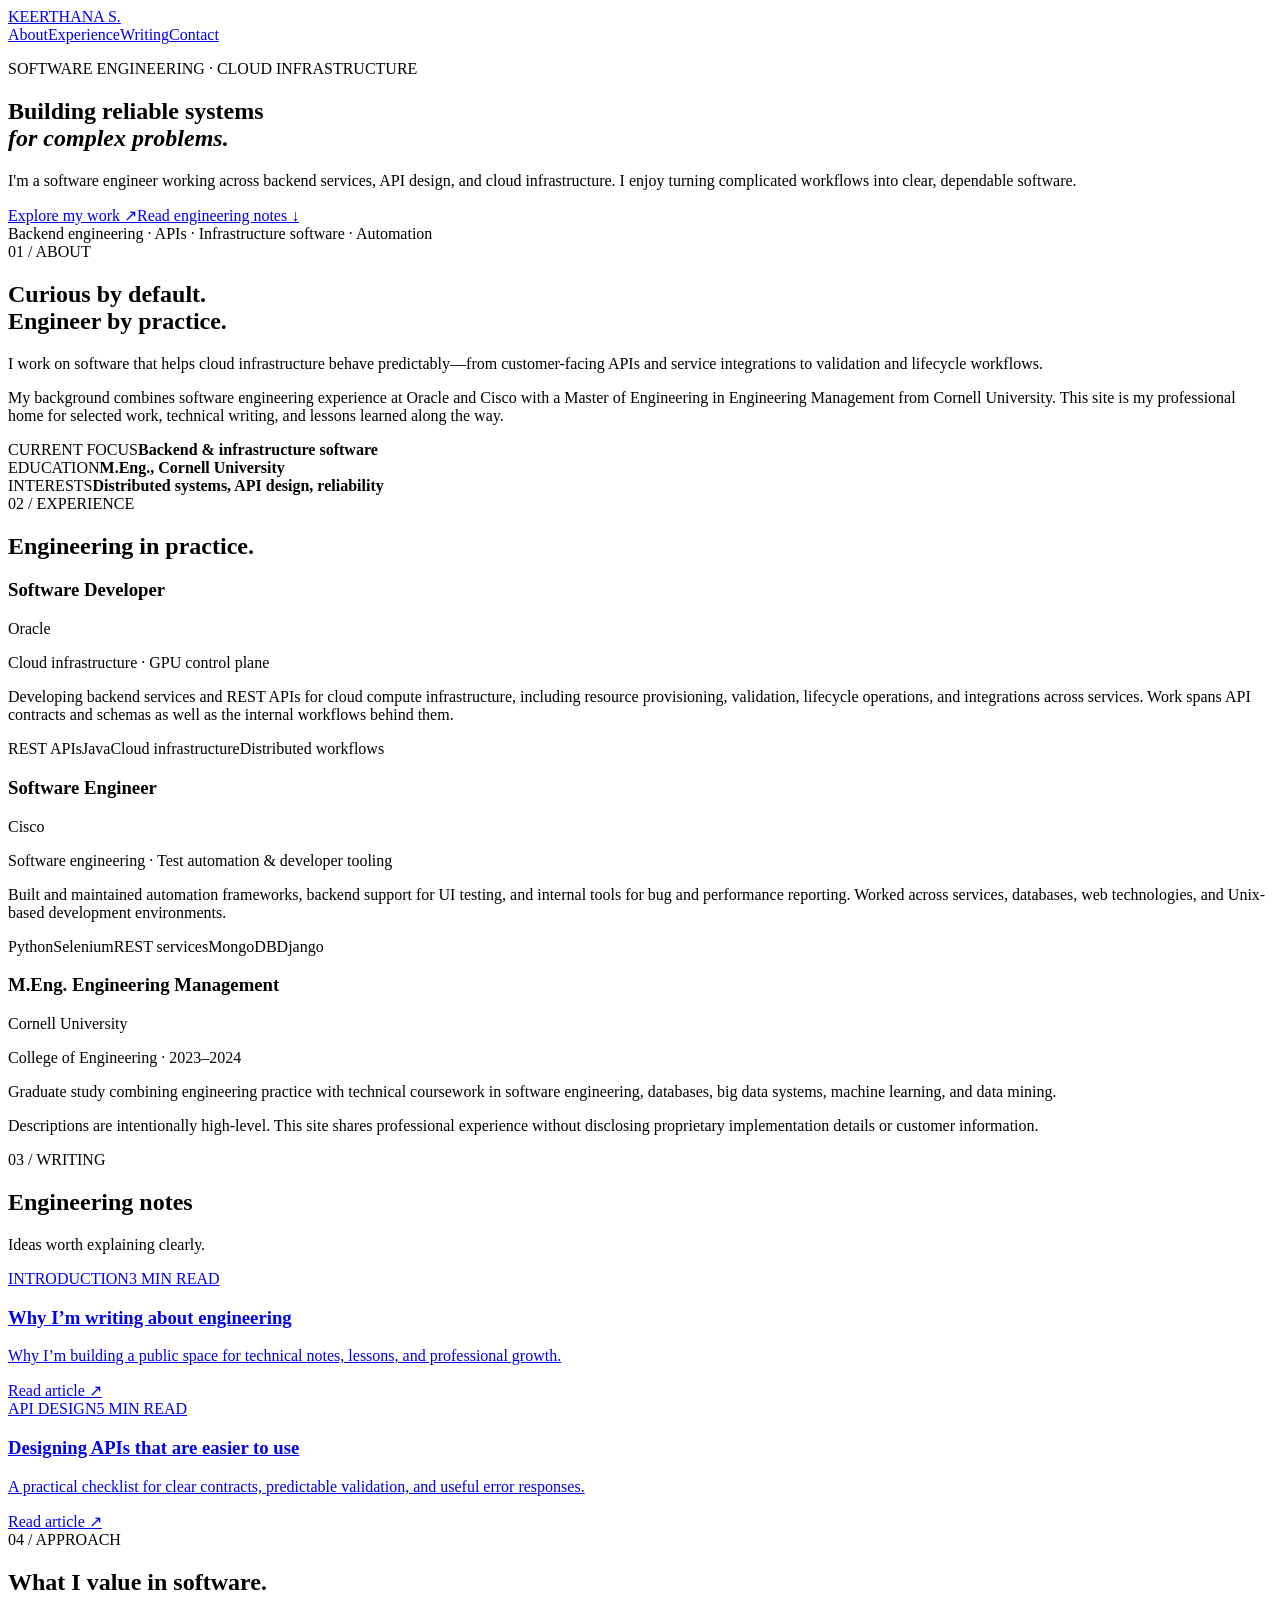
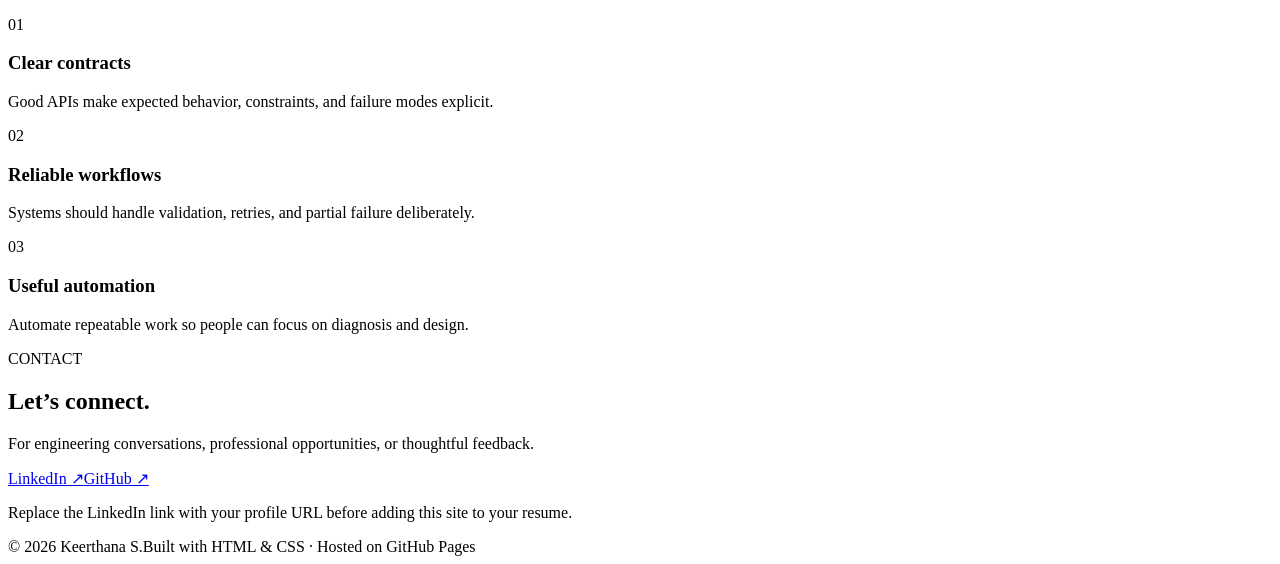
==== index.html @ e9cc980e "Add professional engineering portfolio homepage" ====
<!doctype html>
<html lang="en">
<head>
<meta charset="utf-8"><meta name="viewport" content="width=device-width, initial-scale=1">
<meta name="description" content="Keerthana S. — software engineer focused on backend services, cloud infrastructure, APIs, and distributed systems.">
<meta name="theme-color" content="#f7f8f5">
<title>Keerthana S. | Software Engineer</title>
<link rel="stylesheet" href="assets/style.css">
</head>
<body>
<header class="site-header"><a class="brand" href="#top">KEERTHANA S<span>.</span></a><nav aria-label="Main navigation"><a href="#about">About</a><a href="#experience">Experience</a><a href="#writing">Writing</a><a href="#contact">Contact</a></nav></header>
<main id="top">
<section class="hero">
<p class="eyebrow">SOFTWARE ENGINEERING · CLOUD INFRASTRUCTURE</p>
<h1>Building reliable systems<br><em>for complex problems.</em></h1>
<p class="intro">I'm a software engineer working across backend services, API design, and cloud infrastructure. I enjoy turning complicated workflows into clear, dependable software.</p>
<div class="hero-actions"><a class="button" href="#experience">Explore my work <span>↗</span></a><a class="text-link" href="#writing">Read engineering notes ↓</a></div>
<div class="hero-note"><span class="dot"></span> Backend engineering · APIs · Infrastructure software · Automation</div>
</section>
<section class="section" id="about"><div class="section-label">01 / ABOUT</div><div class="section-content"><h2>Curious by default.<br>Engineer by practice.</h2><p>I work on software that helps cloud infrastructure behave predictably—from customer-facing APIs and service integrations to validation and lifecycle workflows.</p><p>My background combines software engineering experience at Oracle and Cisco with a Master of Engineering in Engineering Management from Cornell University. This site is my professional home for selected work, technical writing, and lessons learned along the way.</p><div class="facts"><div><span class="fact-label">CURRENT FOCUS</span><strong>Backend & infrastructure software</strong></div><div><span class="fact-label">EDUCATION</span><strong>M.Eng., Cornell University</strong></div><div><span class="fact-label">INTERESTS</span><strong>Distributed systems, API design, reliability</strong></div></div></div></section>
<section class="section" id="experience"><div class="section-label">02 / EXPERIENCE</div><div class="section-content"><h2>Engineering in practice.</h2><article class="experience"><div class="exp-top"><h3>Software Developer</h3><span>Oracle</span></div><p class="exp-sub">Cloud infrastructure · GPU control plane</p><p>Developing backend services and REST APIs for cloud compute infrastructure, including resource provisioning, validation, lifecycle operations, and integrations across services. Work spans API contracts and schemas as well as the internal workflows behind them.</p><div class="tags"><span>REST APIs</span><span>Java</span><span>Cloud infrastructure</span><span>Distributed workflows</span></div></article><article class="experience"><div class="exp-top"><h3>Software Engineer</h3><span>Cisco</span></div><p class="exp-sub">Software engineering · Test automation & developer tooling</p><p>Built and maintained automation frameworks, backend support for UI testing, and internal tools for bug and performance reporting. Worked across services, databases, web technologies, and Unix-based development environments.</p><div class="tags"><span>Python</span><span>Selenium</span><span>REST services</span><span>MongoDB</span><span>Django</span></div></article><article class="experience"><div class="exp-top"><h3>M.Eng. Engineering Management</h3><span>Cornell University</span></div><p class="exp-sub">College of Engineering · 2023–2024</p><p>Graduate study combining engineering practice with technical coursework in software engineering, databases, big data systems, machine learning, and data mining.</p></article><p class="note">Descriptions are intentionally high-level. This site shares professional experience without disclosing proprietary implementation details or customer information.</p></div></section>
<section class="section" id="writing"><div class="section-label">03 / WRITING</div><div class="section-content"><div class="section-heading"><h2>Engineering notes</h2><p>Ideas worth explaining clearly.</p></div><a class="post-card" href="posts/starting-this-blog.html"><div class="post-meta"><span>INTRODUCTION</span><span>3 MIN READ</span></div><h3>Why I’m writing about engineering</h3><p>Why I’m building a public space for technical notes, lessons, and professional growth.</p><span class="read-more">Read article ↗</span></a><a class="post-card" href="posts/designing-useful-apis.html"><div class="post-meta"><span>API DESIGN</span><span>5 MIN READ</span></div><h3>Designing APIs that are easier to use</h3><p>A practical checklist for clear contracts, predictable validation, and useful error responses.</p><span class="read-more">Read article ↗</span></a></div></section>
<section class="section" id="principles"><div class="section-label">04 / APPROACH</div><div class="section-content"><h2>What I value in software.</h2><div class="principle-grid"><article><span>01</span><h3>Clear contracts</h3><p>Good APIs make expected behavior, constraints, and failure modes explicit.</p></article><article><span>02</span><h3>Reliable workflows</h3><p>Systems should handle validation, retries, and partial failure deliberately.</p></article><article><span>03</span><h3>Useful automation</h3><p>Automate repeatable work so people can focus on diagnosis and design.</p></article></div></div></section>
<section class="contact" id="contact"><p class="eyebrow">CONTACT</p><h2>Let’s connect.</h2><p>For engineering conversations, professional opportunities, or thoughtful feedback.</p><div class="contact-links"><a href="https://www.linkedin.com/" target="_blank" rel="noopener noreferrer">LinkedIn ↗</a><a href="https://github.com/Keerthu98" target="_blank" rel="noopener noreferrer">GitHub ↗</a></div><p class="contact-note">Replace the LinkedIn link with your profile URL before adding this site to your resume.</p></section>
</main><footer><span>© <span id="year"></span> Keerthana S.</span><span>Built with HTML & CSS · Hosted on GitHub Pages</span></footer><script>document.getElementById('year').textContent=new Date().getFullYear();</script>
</body></html>
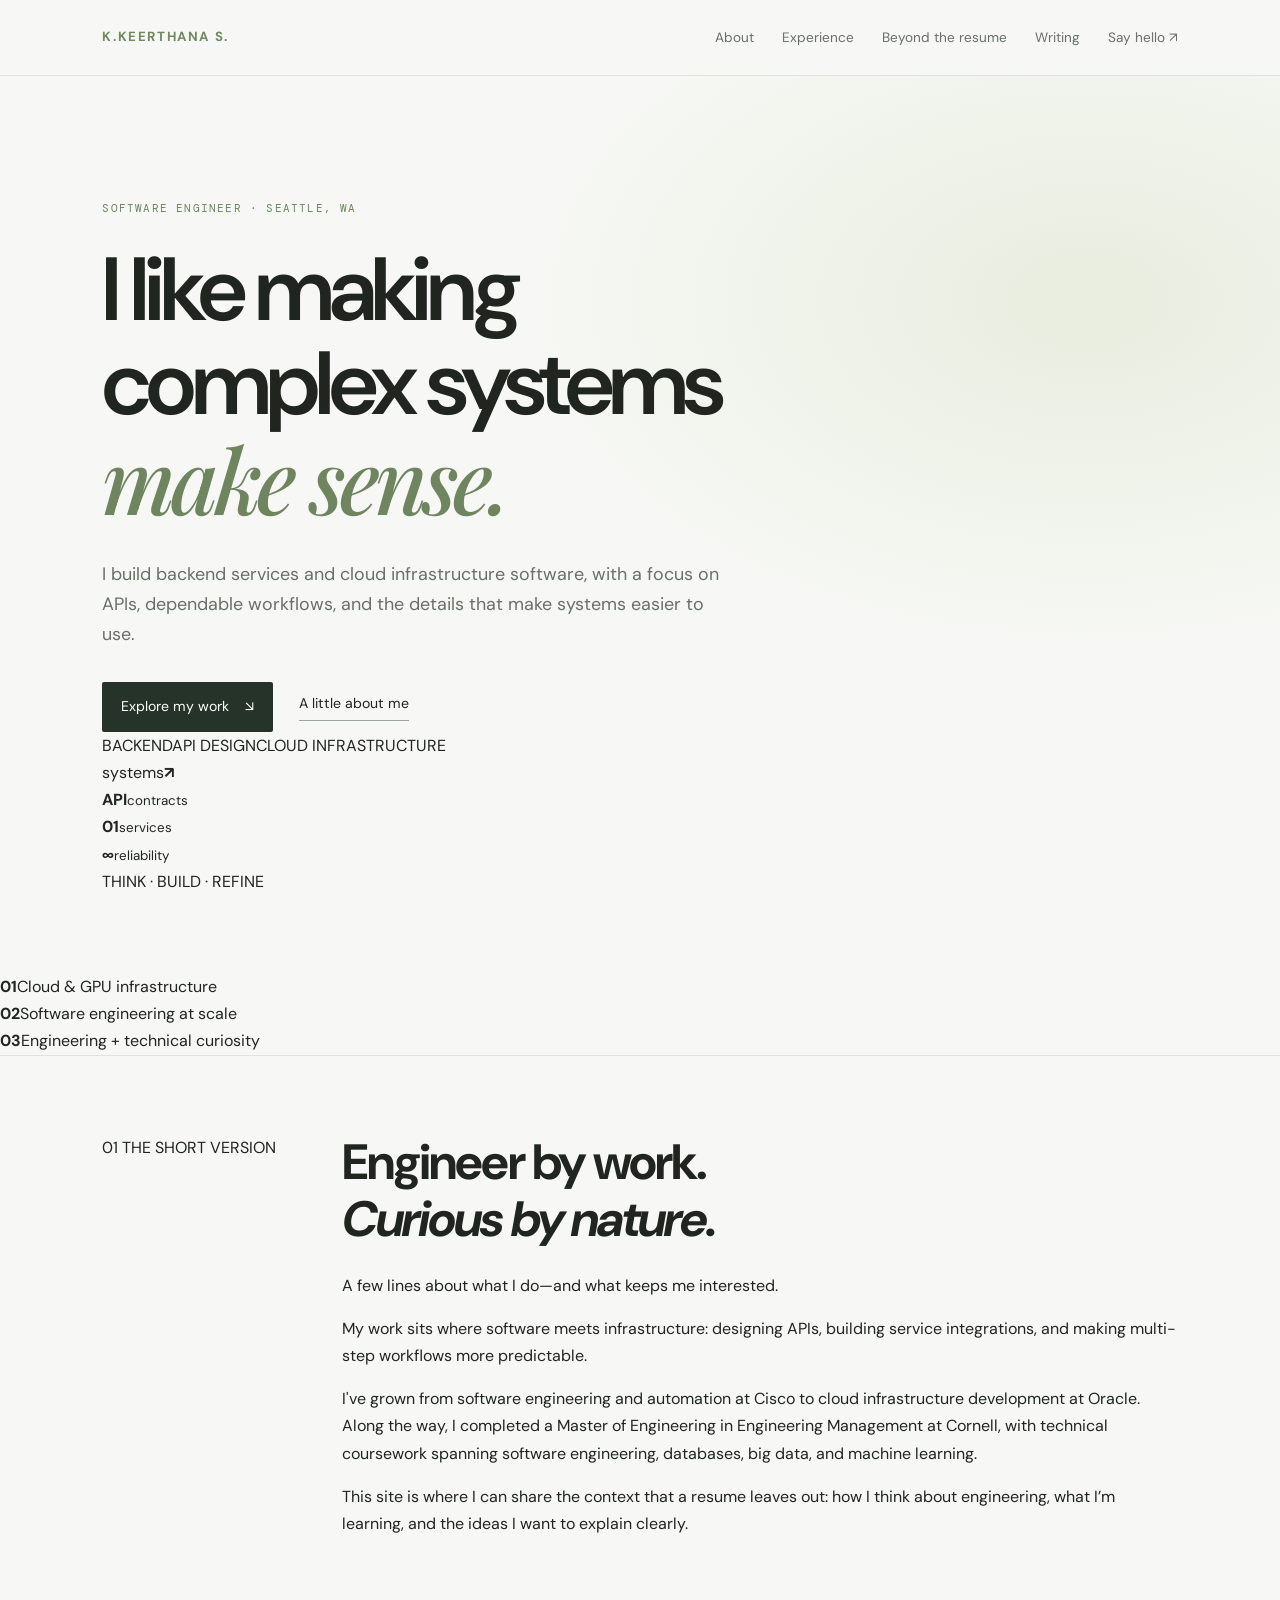
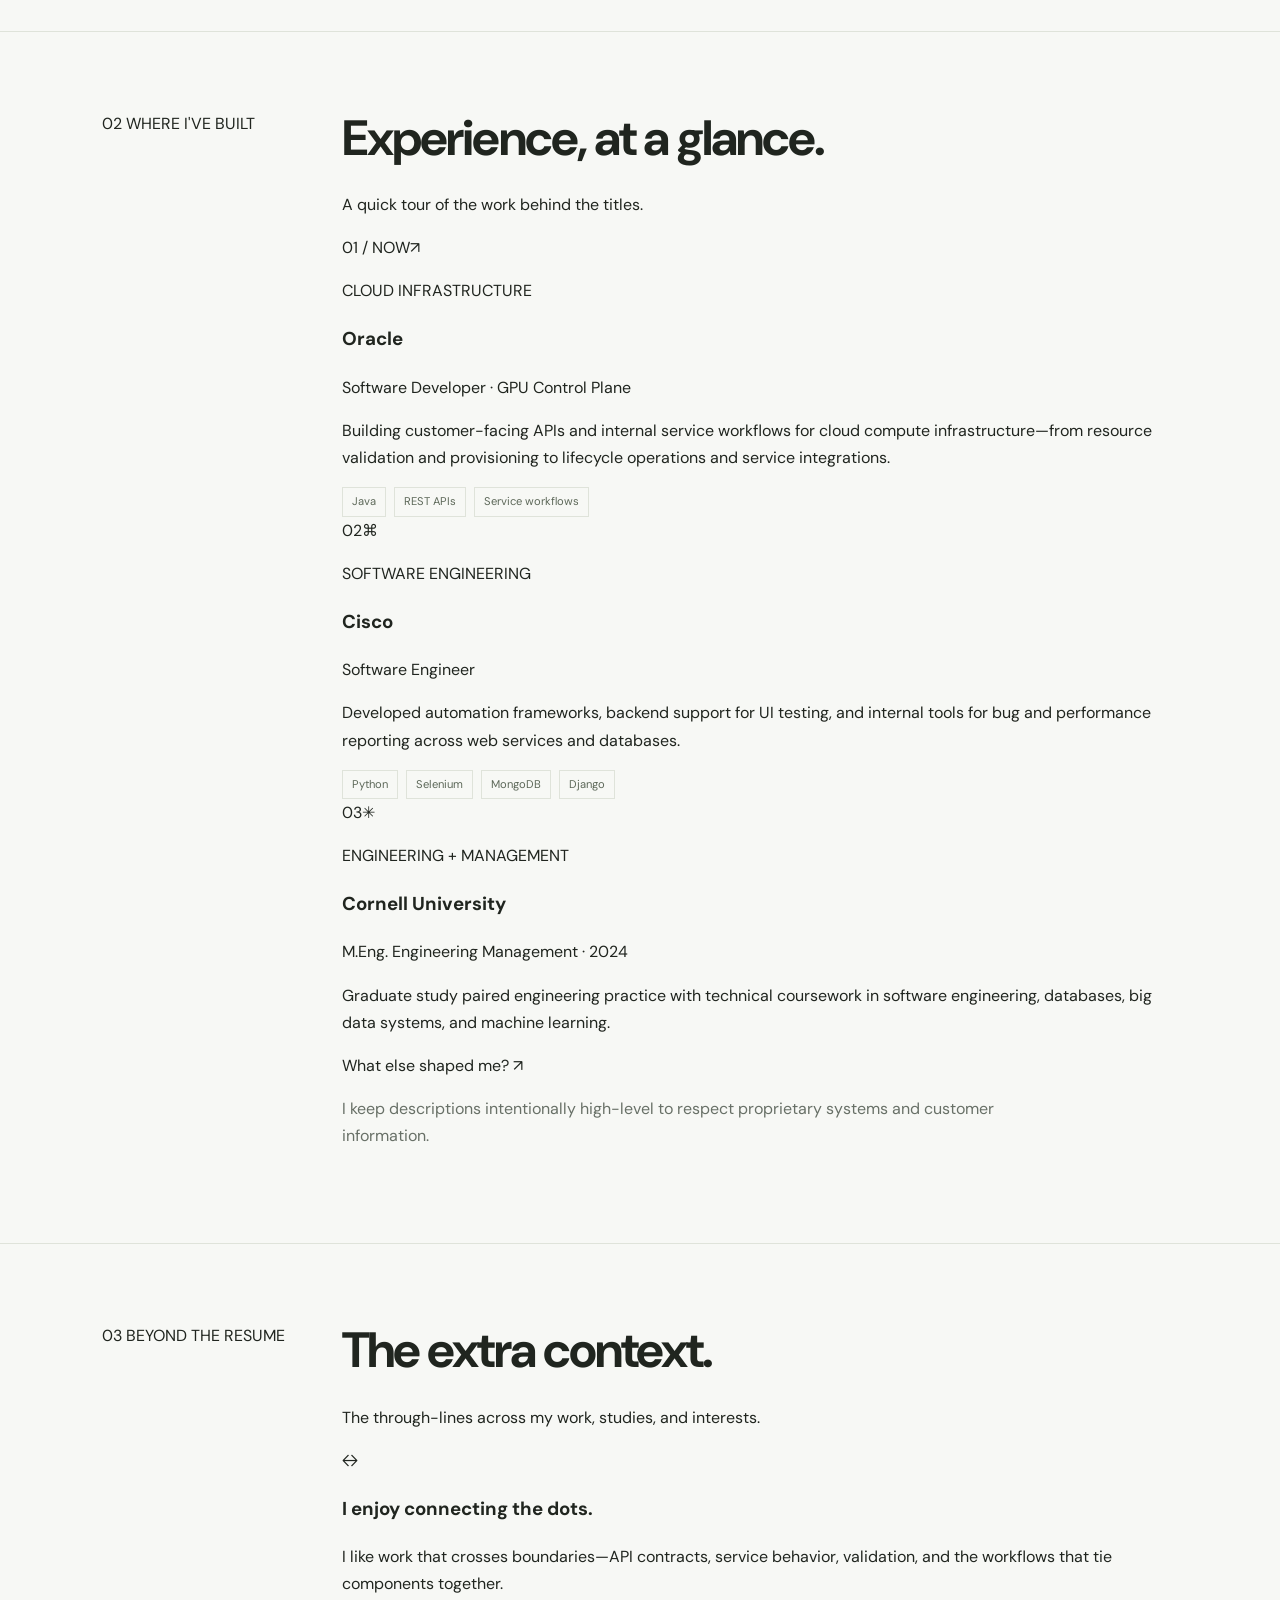
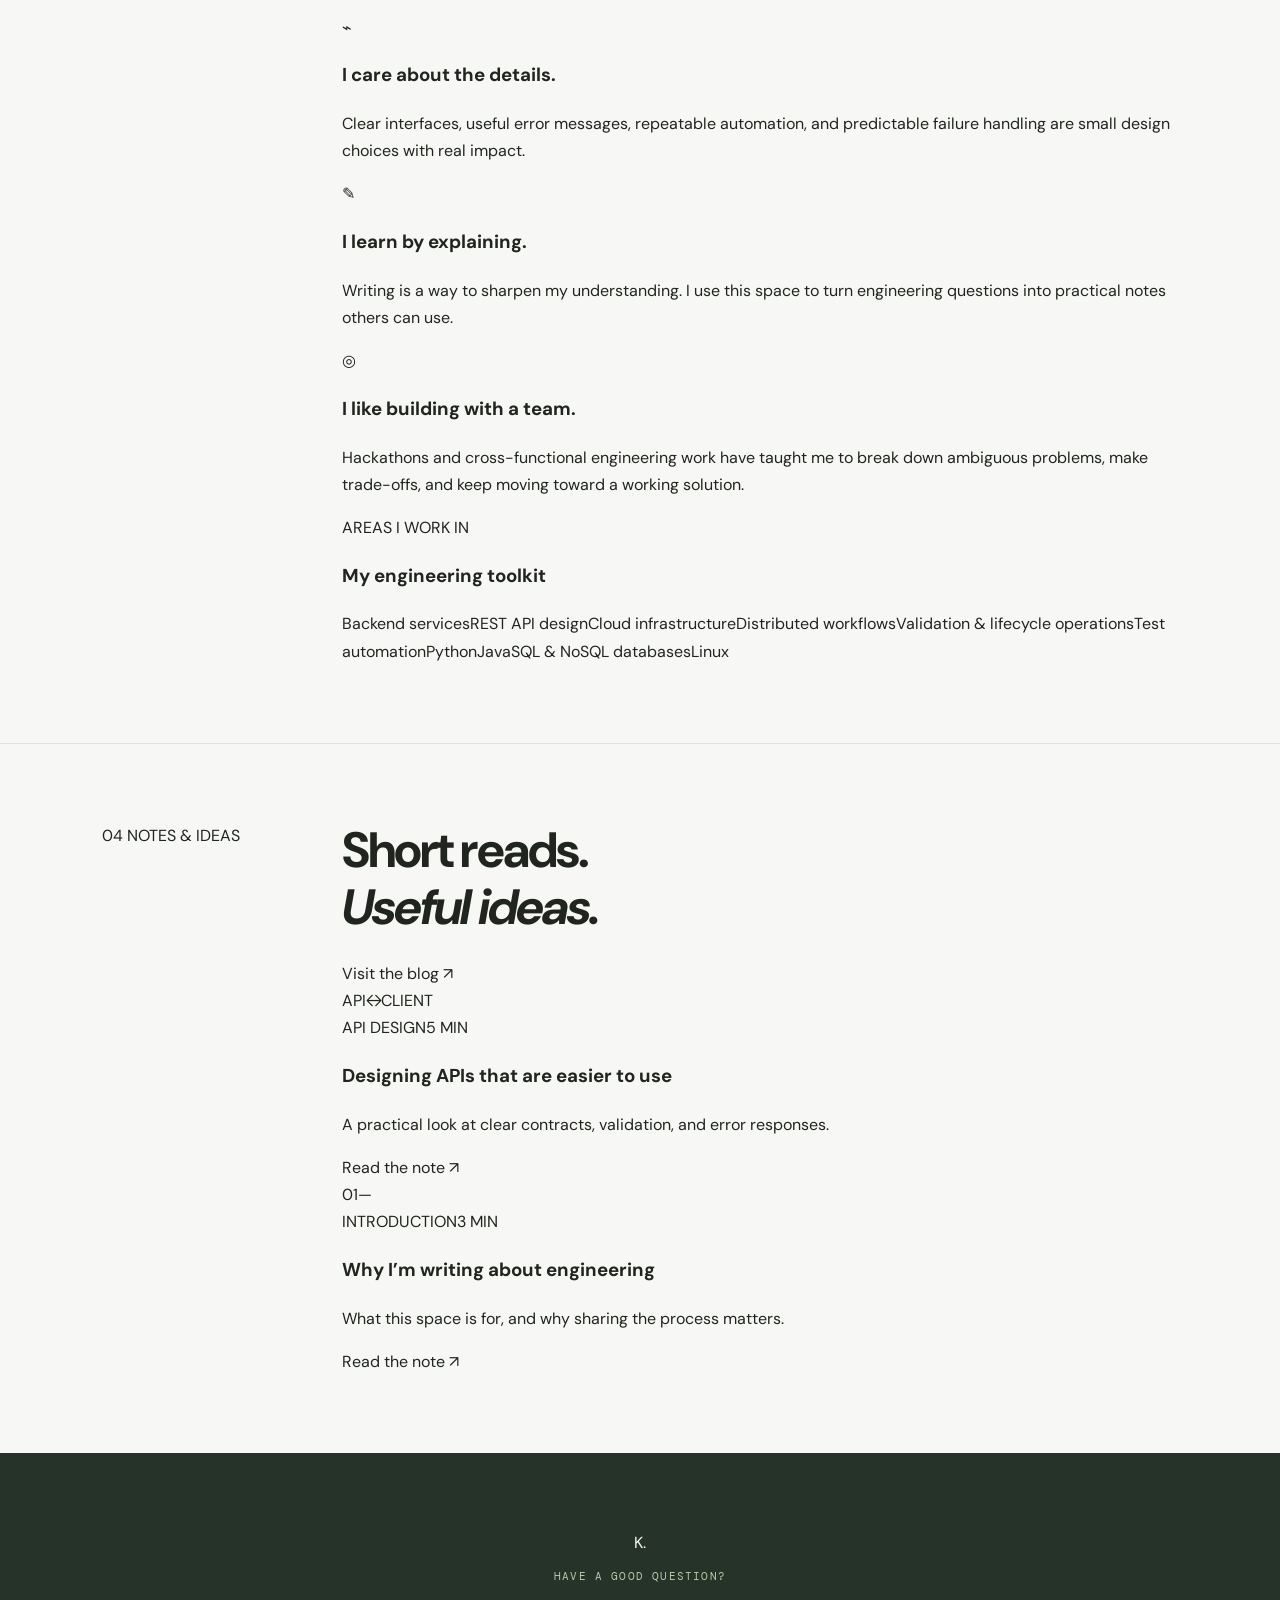
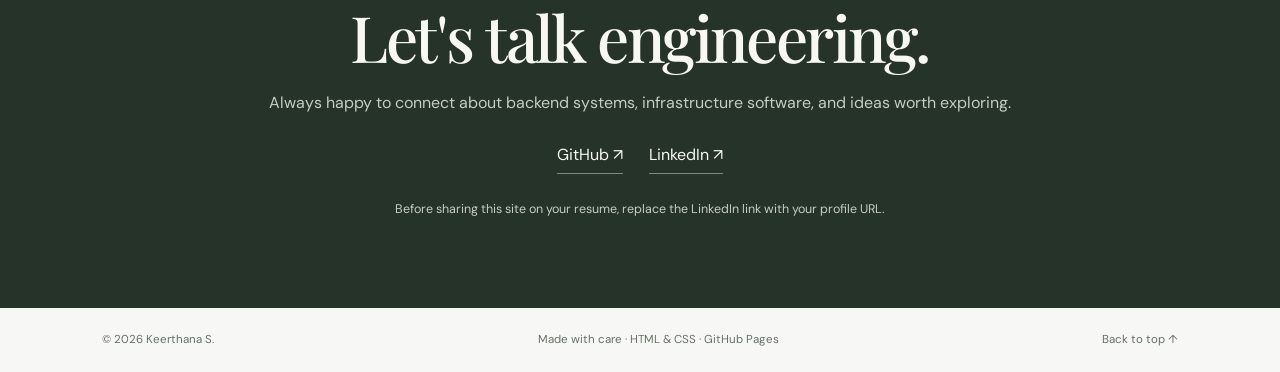
==== commit f6ef157d: "Redesign portfolio homepage with visual sections and expanded profile" ====
--- a/index.html
+++ b/index.html
@@ -2,25 +2,27 @@
 <html lang="en">
 <head>
 <meta charset="utf-8"><meta name="viewport" content="width=device-width, initial-scale=1">
-<meta name="description" content="Keerthana S. — software engineer focused on backend services, cloud infrastructure, APIs, and distributed systems.">
-<meta name="theme-color" content="#f7f8f5">
+<meta name="description" content="Keerthana S. — software engineer building backend services, APIs, and cloud infrastructure software.">
+<meta name="theme-color" content="#f5f5f0">
 <title>Keerthana S. | Software Engineer</title>
 <link rel="stylesheet" href="assets/style.css">
 </head>
 <body>
-<header class="site-header"><a class="brand" href="#top">KEERTHANA S<span>.</span></a><nav aria-label="Main navigation"><a href="#about">About</a><a href="#experience">Experience</a><a href="#writing">Writing</a><a href="#contact">Contact</a></nav></header>
+<header class="site-header"><a class="brand" href="#top"><span class="brand-mark">K.</span><span>KEERTHANA S.</span></a><nav aria-label="Main navigation"><a href="#about">About</a><a href="#work">Experience</a><a href="#beyond">Beyond the resume</a><a href="#writing">Writing</a><a class="nav-contact" href="#contact">Say hello ↗</a></nav></header>
 <main id="top">
 <section class="hero">
-<p class="eyebrow">SOFTWARE ENGINEERING · CLOUD INFRASTRUCTURE</p>
-<h1>Building reliable systems<br><em>for complex problems.</em></h1>
-<p class="intro">I'm a software engineer working across backend services, API design, and cloud infrastructure. I enjoy turning complicated workflows into clear, dependable software.</p>
-<div class="hero-actions"><a class="button" href="#experience">Explore my work <span>↗</span></a><a class="text-link" href="#writing">Read engineering notes ↓</a></div>
-<div class="hero-note"><span class="dot"></span> Backend engineering · APIs · Infrastructure software · Automation</div>
+<div class="hero-copy"><p class="eyebrow"><span class="live-dot"></span> SOFTWARE ENGINEER · SEATTLE, WA</p>
+<h1>I like making<br>complex systems<br><em>make sense.</em></h1>
+<p class="intro">I build backend services and cloud infrastructure software, with a focus on APIs, dependable workflows, and the details that make systems easier to use.</p>
+<div class="hero-actions"><a class="button" href="#work">Explore my work <span>↘</span></a><a class="text-link" href="#about">A little about me</a></div>
+<div class="quick-skills"><span>BACKEND</span><i></i><span>API DESIGN</span><i></i><span>CLOUD INFRASTRUCTURE</span></div></div>
+<div class="hero-art" aria-label="Decorative abstract illustration of connected systems"><div class="art-grid"></div><div class="orbit orbit-one"></div><div class="orbit orbit-two"></div><div class="core"><span>systems</span><strong>↗</strong></div><div class="node node-a"><b>API</b><small>contracts</small></div><div class="node node-b"><b>01</b><small>services</small></div><div class="node node-c"><b>∞</b><small>reliability</small></div><span class="art-caption">THINK · BUILD · REFINE</span></div>
 </section>
-<section class="section" id="about"><div class="section-label">01 / ABOUT</div><div class="section-content"><h2>Curious by default.<br>Engineer by practice.</h2><p>I work on software that helps cloud infrastructure behave predictably—from customer-facing APIs and service integrations to validation and lifecycle workflows.</p><p>My background combines software engineering experience at Oracle and Cisco with a Master of Engineering in Engineering Management from Cornell University. This site is my professional home for selected work, technical writing, and lessons learned along the way.</p><div class="facts"><div><span class="fact-label">CURRENT FOCUS</span><strong>Backend & infrastructure software</strong></div><div><span class="fact-label">EDUCATION</span><strong>M.Eng., Cornell University</strong></div><div><span class="fact-label">INTERESTS</span><strong>Distributed systems, API design, reliability</strong></div></div></div></section>
-<section class="section" id="experience"><div class="section-label">02 / EXPERIENCE</div><div class="section-content"><h2>Engineering in practice.</h2><article class="experience"><div class="exp-top"><h3>Software Developer</h3><span>Oracle</span></div><p class="exp-sub">Cloud infrastructure · GPU control plane</p><p>Developing backend services and REST APIs for cloud compute infrastructure, including resource provisioning, validation, lifecycle operations, and integrations across services. Work spans API contracts and schemas as well as the internal workflows behind them.</p><div class="tags"><span>REST APIs</span><span>Java</span><span>Cloud infrastructure</span><span>Distributed workflows</span></div></article><article class="experience"><div class="exp-top"><h3>Software Engineer</h3><span>Cisco</span></div><p class="exp-sub">Software engineering · Test automation & developer tooling</p><p>Built and maintained automation frameworks, backend support for UI testing, and internal tools for bug and performance reporting. Worked across services, databases, web technologies, and Unix-based development environments.</p><div class="tags"><span>Python</span><span>Selenium</span><span>REST services</span><span>MongoDB</span><span>Django</span></div></article><article class="experience"><div class="exp-top"><h3>M.Eng. Engineering Management</h3><span>Cornell University</span></div><p class="exp-sub">College of Engineering · 2023–2024</p><p>Graduate study combining engineering practice with technical coursework in software engineering, databases, big data systems, machine learning, and data mining.</p></article><p class="note">Descriptions are intentionally high-level. This site shares professional experience without disclosing proprietary implementation details or customer information.</p></div></section>
-<section class="section" id="writing"><div class="section-label">03 / WRITING</div><div class="section-content"><div class="section-heading"><h2>Engineering notes</h2><p>Ideas worth explaining clearly.</p></div><a class="post-card" href="posts/starting-this-blog.html"><div class="post-meta"><span>INTRODUCTION</span><span>3 MIN READ</span></div><h3>Why I’m writing about engineering</h3><p>Why I’m building a public space for technical notes, lessons, and professional growth.</p><span class="read-more">Read article ↗</span></a><a class="post-card" href="posts/designing-useful-apis.html"><div class="post-meta"><span>API DESIGN</span><span>5 MIN READ</span></div><h3>Designing APIs that are easier to use</h3><p>A practical checklist for clear contracts, predictable validation, and useful error responses.</p><span class="read-more">Read article ↗</span></a></div></section>
-<section class="section" id="principles"><div class="section-label">04 / APPROACH</div><div class="section-content"><h2>What I value in software.</h2><div class="principle-grid"><article><span>01</span><h3>Clear contracts</h3><p>Good APIs make expected behavior, constraints, and failure modes explicit.</p></article><article><span>02</span><h3>Reliable workflows</h3><p>Systems should handle validation, retries, and partial failure deliberately.</p></article><article><span>03</span><h3>Useful automation</h3><p>Automate repeatable work so people can focus on diagnosis and design.</p></article></div></div></section>
-<section class="contact" id="contact"><p class="eyebrow">CONTACT</p><h2>Let’s connect.</h2><p>For engineering conversations, professional opportunities, or thoughtful feedback.</p><div class="contact-links"><a href="https://www.linkedin.com/" target="_blank" rel="noopener noreferrer">LinkedIn ↗</a><a href="https://github.com/Keerthu98" target="_blank" rel="noopener noreferrer">GitHub ↗</a></div><p class="contact-note">Replace the LinkedIn link with your profile URL before adding this site to your resume.</p></section>
-</main><footer><span>© <span id="year"></span> Keerthana S.</span><span>Built with HTML & CSS · Hosted on GitHub Pages</span></footer><script>document.getElementById('year').textContent=new Date().getFullYear();</script>
+<section class="proof-strip"><div><strong>01</strong><span>Cloud & GPU infrastructure</span></div><div><strong>02</strong><span>Software engineering at scale</span></div><div><strong>03</strong><span>Engineering + technical curiosity</span></div></section>
+<section class="section" id="about"><div class="section-kicker"><span>01</span> THE SHORT VERSION</div><div class="section-content"><div class="section-title-row"><h2>Engineer by work.<br><em>Curious by nature.</em></h2><p class="section-deck">A few lines about what I do—and what keeps me interested.</p></div><div class="about-grid"><p class="large-copy">My work sits where software meets infrastructure: designing APIs, building service integrations, and making multi-step workflows more predictable.</p><div class="about-detail"><p>I've grown from software engineering and automation at Cisco to cloud infrastructure development at Oracle. Along the way, I completed a Master of Engineering in Engineering Management at Cornell, with technical coursework spanning software engineering, databases, big data, and machine learning.</p><p>This site is where I can share the context that a resume leaves out: how I think about engineering, what I’m learning, and the ideas I want to explain clearly.</p></div></div></div></section>
+<section class="section work-section" id="work"><div class="section-kicker"><span>02</span> WHERE I'VE BUILT</div><div class="section-content"><div class="section-title-row"><h2>Experience, at a glance.</h2><p class="section-deck">A quick tour of the work behind the titles.</p></div><div class="work-grid"><article class="work-card featured"><div class="card-top"><span class="card-number">01 / NOW</span><span class="card-symbol">↗</span></div><p class="card-type">CLOUD INFRASTRUCTURE</p><h3>Oracle</h3><p class="role">Software Developer · GPU Control Plane</p><p>Building customer-facing APIs and internal service workflows for cloud compute infrastructure—from resource validation and provisioning to lifecycle operations and service integrations.</p><div class="tags"><span>Java</span><span>REST APIs</span><span>Service workflows</span></div></article><article class="work-card"><div class="card-top"><span class="card-number">02</span><span class="card-symbol">⌘</span></div><p class="card-type">SOFTWARE ENGINEERING</p><h3>Cisco</h3><p class="role">Software Engineer</p><p>Developed automation frameworks, backend support for UI testing, and internal tools for bug and performance reporting across web services and databases.</p><div class="tags"><span>Python</span><span>Selenium</span><span>MongoDB</span><span>Django</span></div></article><article class="work-card education-card"><div class="card-top"><span class="card-number">03</span><span class="card-symbol">✳</span></div><p class="card-type">ENGINEERING + MANAGEMENT</p><h3>Cornell University</h3><p class="role">M.Eng. Engineering Management · 2024</p><p>Graduate study paired engineering practice with technical coursework in software engineering, databases, big data systems, and machine learning.</p><a class="inline-link" href="#beyond">What else shaped me? ↗</a></article></div><p class="privacy-note">I keep descriptions intentionally high-level to respect proprietary systems and customer information.</p></div></section>
+<section class="section beyond-section" id="beyond"><div class="section-kicker"><span>03</span> BEYOND THE RESUME</div><div class="section-content"><div class="section-title-row"><h2>The extra context.</h2><p class="section-deck">The through-lines across my work, studies, and interests.</p></div><div class="beyond-grid"><article class="beyond-card"><span class="mini-icon">↔</span><h3>I enjoy connecting the dots.</h3><p>I like work that crosses boundaries—API contracts, service behavior, validation, and the workflows that tie components together.</p></article><article class="beyond-card"><span class="mini-icon">⌁</span><h3>I care about the details.</h3><p>Clear interfaces, useful error messages, repeatable automation, and predictable failure handling are small design choices with real impact.</p></article><article class="beyond-card"><span class="mini-icon">✎</span><h3>I learn by explaining.</h3><p>Writing is a way to sharpen my understanding. I use this space to turn engineering questions into practical notes others can use.</p></article><article class="beyond-card"><span class="mini-icon">◎</span><h3>I like building with a team.</h3><p>Hackathons and cross-functional engineering work have taught me to break down ambiguous problems, make trade-offs, and keep moving toward a working solution.</p></article></div><div class="toolbox"><div><p class="card-type">AREAS I WORK IN</p><h3>My engineering toolkit</h3></div><div class="tool-list"><span>Backend services</span><span>REST API design</span><span>Cloud infrastructure</span><span>Distributed workflows</span><span>Validation & lifecycle operations</span><span>Test automation</span><span>Python</span><span>Java</span><span>SQL & NoSQL databases</span><span>Linux</span></div></div></div></section>
+<section class="section writing-section" id="writing"><div class="section-kicker"><span>04</span> NOTES & IDEAS</div><div class="section-content"><div class="section-title-row"><h2>Short reads.<br><em>Useful ideas.</em></h2><a class="inline-link" href="posts/starting-this-blog.html">Visit the blog ↗</a></div><div class="writing-grid"><a class="writing-card" href="posts/designing-useful-apis.html"><div class="writing-visual api-visual"><span>API</span><i>↔</i><span>CLIENT</span></div><div class="writing-meta"><span>API DESIGN</span><span>5 MIN</span></div><h3>Designing APIs that are easier to use</h3><p>A practical look at clear contracts, validation, and error responses.</p><span class="card-read">Read the note ↗</span></a><a class="writing-card" href="posts/starting-this-blog.html"><div class="writing-visual notes-visual"><span class="note-lines"></span><span class="note-mark">01—</span></div><div class="writing-meta"><span>INTRODUCTION</span><span>3 MIN</span></div><h3>Why I’m writing about engineering</h3><p>What this space is for, and why sharing the process matters.</p><span class="card-read">Read the note ↗</span></a></div></div></section>
+<section class="contact" id="contact"><div class="contact-orb">K.</div><p class="eyebrow">HAVE A GOOD QUESTION?</p><h2>Let's talk engineering.</h2><p>Always happy to connect about backend systems, infrastructure software, and ideas worth exploring.</p><div class="contact-links"><a href="https://github.com/Keerthu98" target="_blank" rel="noopener noreferrer">GitHub ↗</a><a href="https://www.linkedin.com/" target="_blank" rel="noopener noreferrer">LinkedIn ↗</a></div><p class="contact-note">Before sharing this site on your resume, replace the LinkedIn link with your profile URL.</p></section>
+</main><footer><span>© <span id="year"></span> Keerthana S.</span><span>Made with care · HTML & CSS · GitHub Pages</span><a href="#top">Back to top ↑</a></footer><script>document.getElementById('year').textContent=new Date().getFullYear();</script>
 </body></html>
--- a/assets/style.css
+++ b/assets/style.css
@@ -0,0 +1,4 @@
+@import url('https://fonts.googleapis.com/css2?family=DM+Mono:wght@400;500&family=DM+Sans:wght@400;500;600;700&family=Playfair+Display:ital,wght@0,500;0,600;1,500;1,600&display=swap');
+:root{--ink:#20251f;--muted:#687067;--paper:#f7f8f5;--line:#dfe3da;--accent:#8da47b;--dark:#263329;--serif:'Playfair Display',Georgia,serif;--sans:'DM Sans',Arial,sans-serif;--mono:'DM Mono',monospace}
+*{box-sizing:border-box}html{scroll-behavior:smooth;scroll-padding-top:90px}body{margin:0;background:var(--paper);color:var(--ink);font-family:var(--sans);line-height:1.7}a{color:inherit;text-decoration:none}.site-header{min-height:76px;padding:0 8%;display:flex;align-items:center;justify-content:space-between;border-bottom:1px solid var(--line);background:rgba(247,248,245,.96)}.brand{font-weight:700;letter-spacing:.12em;font-size:.83rem}.brand span{color:#6f8a5e}.site-header nav{display:flex;gap:28px;font-size:.85rem;color:var(--muted)}.site-header nav a:hover,.contact-links a:hover{color:#8da47b}.hero{padding:112px 8% 78px;min-height:560px;background:radial-gradient(ellipse at 85% 25%,#e8eddf 0,transparent 38%)}.eyebrow,.section-label,.post-meta,.tag,.fact-label{font-family:var(--mono);font-size:.68rem;letter-spacing:.11em}.eyebrow{color:#6c845e}.hero h1{font-size:clamp(3rem,7vw,6rem);line-height:1.05;letter-spacing:-.055em;font-weight:600;margin:26px 0}.hero h1 em{font-family:var(--serif);font-weight:500;color:#6f8560}.intro{max-width:620px;color:var(--muted);font-size:1.12rem}.hero-actions{display:flex;align-items:center;gap:26px;margin-top:32px}.button{background:var(--dark);color:white;padding:13px 19px;font-size:.88rem;border-radius:2px}.button span{margin-left:12px}.text-link{font-size:.88rem;border-bottom:1px solid #9da797;padding-bottom:4px}.hero-note{margin-top:66px;font-size:.76rem;color:var(--muted);display:flex;align-items:center;gap:10px}.dot{height:7px;width:7px;border-radius:50%;background:#8aa477}.section{padding:78px 8%;display:grid;grid-template-columns:210px minmax(0,1fr);border-top:1px solid var(--line);gap:30px}.section-label{color:#718267;padding-top:10px}.section-content{max-width:860px}.section h2,.contact h2{font-size:clamp(2rem,4vw,3.1rem);line-height:1.15;letter-spacing:-.04em;margin:0 0 24px}.section-content>p{max-width:730px;color:var(--muted)}.facts{display:grid;grid-template-columns:1fr 1fr;gap:18px;margin-top:30px}.facts>div{padding:16px;border:1px solid var(--line)}.fact-label{display:block;color:#718267;font-size:.6rem;margin-bottom:8px}.facts strong{font-size:.9rem;font-weight:600}.experience{padding:24px 0;border-top:1px solid var(--line)}.exp-top{display:flex;justify-content:space-between;gap:16px;align-items:baseline}.exp-top h3{font-size:1.25rem;margin:0}.exp-top>span{font-size:.86rem;color:#6f8560;font-weight:600}.exp-sub{margin:4px 0 10px!important;color:#6f756c!important;font-size:.82rem}.experience p{max-width:720px;color:var(--muted);margin:10px 0}.tags{display:flex;gap:8px;flex-wrap:wrap;margin-top:14px}.tags span{font-size:.7rem;padding:4px 9px;border:1px solid var(--line);color:#5d6859}.note,.contact-note{font-size:.78rem;color:var(--muted);margin-top:22px}.section-heading{display:flex;align-items:baseline;justify-content:space-between;gap:20px}.section-heading p{color:var(--muted);font-size:.85rem}.post-card{display:block;padding:25px 0;border-top:1px solid var(--line);transition:padding .2s}.post-card:hover{padding-left:8px}.post-meta{display:flex;gap:20px;color:#7a8573;font-size:.63rem}.post-card h3{font-size:1.4rem;letter-spacing:-.025em;margin:10px 0 6px}.post-card p{color:var(--muted);max-width:650px;margin:0 0 12px}.read-more{font-size:.82rem;font-weight:600}.principle-grid{display:grid;grid-template-columns:repeat(3,minmax(0,1fr));gap:14px}.principle-grid article{padding:22px 18px;border:1px solid var(--line);background:#fbfcf9}.principle-grid article>span{font-family:var(--mono);color:#839575;font-size:.72rem}.principle-grid h3{font-size:1.05rem;margin:18px 0 7px}.principle-grid p{color:var(--muted);font-size:.87rem;margin:0}.contact{background:var(--dark);color:#f8f8f3;padding:76px 8%;text-align:center}.contact .eyebrow{color:#b9cba9}.contact h2{font-family:var(--serif);font-weight:500;font-size:clamp(2.6rem,5vw,4.1rem);margin:14px 0}.contact>p:not(.eyebrow):not(.contact-note){color:#c5cdc2}.contact-links{display:flex;justify-content:center;gap:26px;margin:25px 0}.contact-links a{border-bottom:1px solid #7e8b7c;padding-bottom:4px}.contact-note{color:#c5cdc2}footer{display:flex;justify-content:space-between;gap:16px;padding:22px 8%;font-size:.72rem;color:var(--muted)}
+@media(max-width:700px){.site-header{padding:18px 5%;align-items:flex-start;gap:18px;flex-direction:column}.site-header nav{gap:18px;flex-wrap:wrap}.hero{padding:78px 6% 52px;min-height:0}.hero-note{margin-top:48px}.section{padding:58px 6%;grid-template-columns:1fr;gap:10px}.section-label{padding:0}.section-heading{display:block}.facts,.principle-grid{grid-template-columns:1fr}.exp-top{align-items:flex-start;flex-direction:column;gap:2px}.contact{padding:62px 6%}footer{padding:20px 6%;flex-direction:column}}
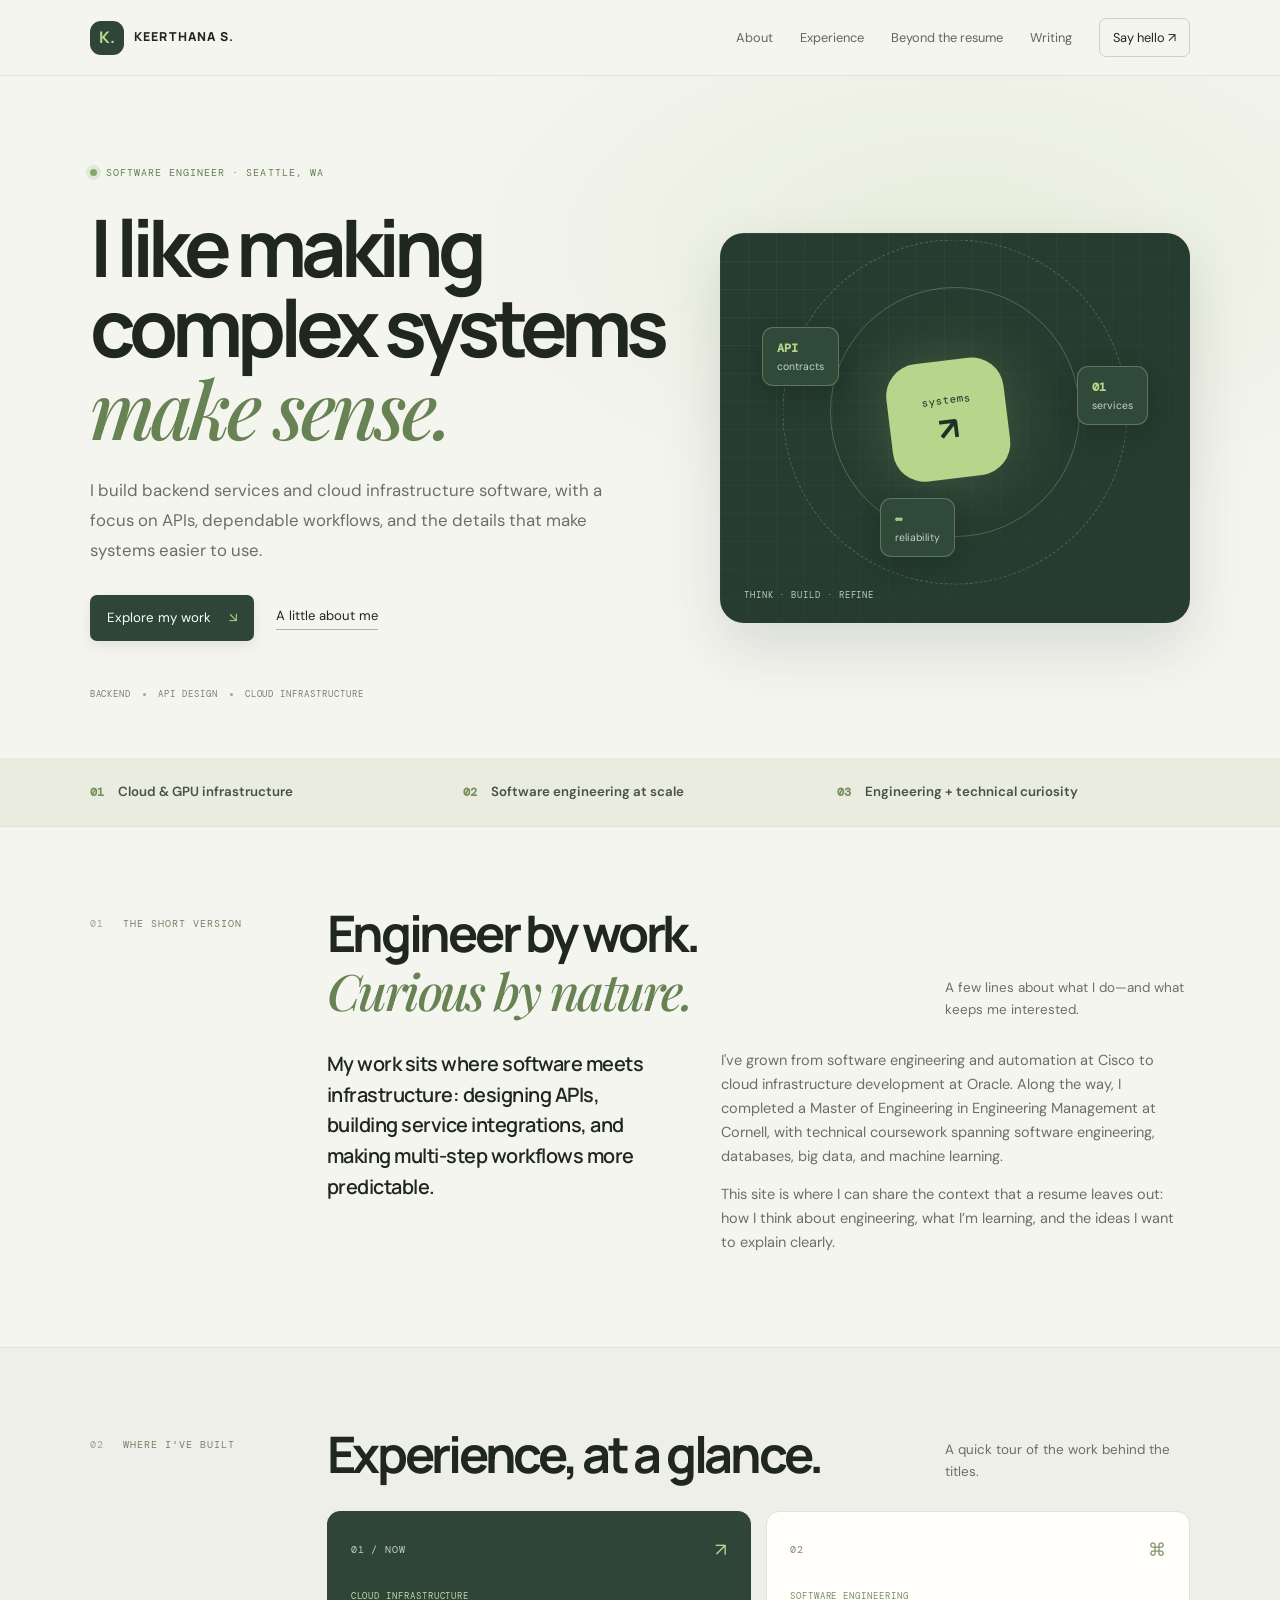
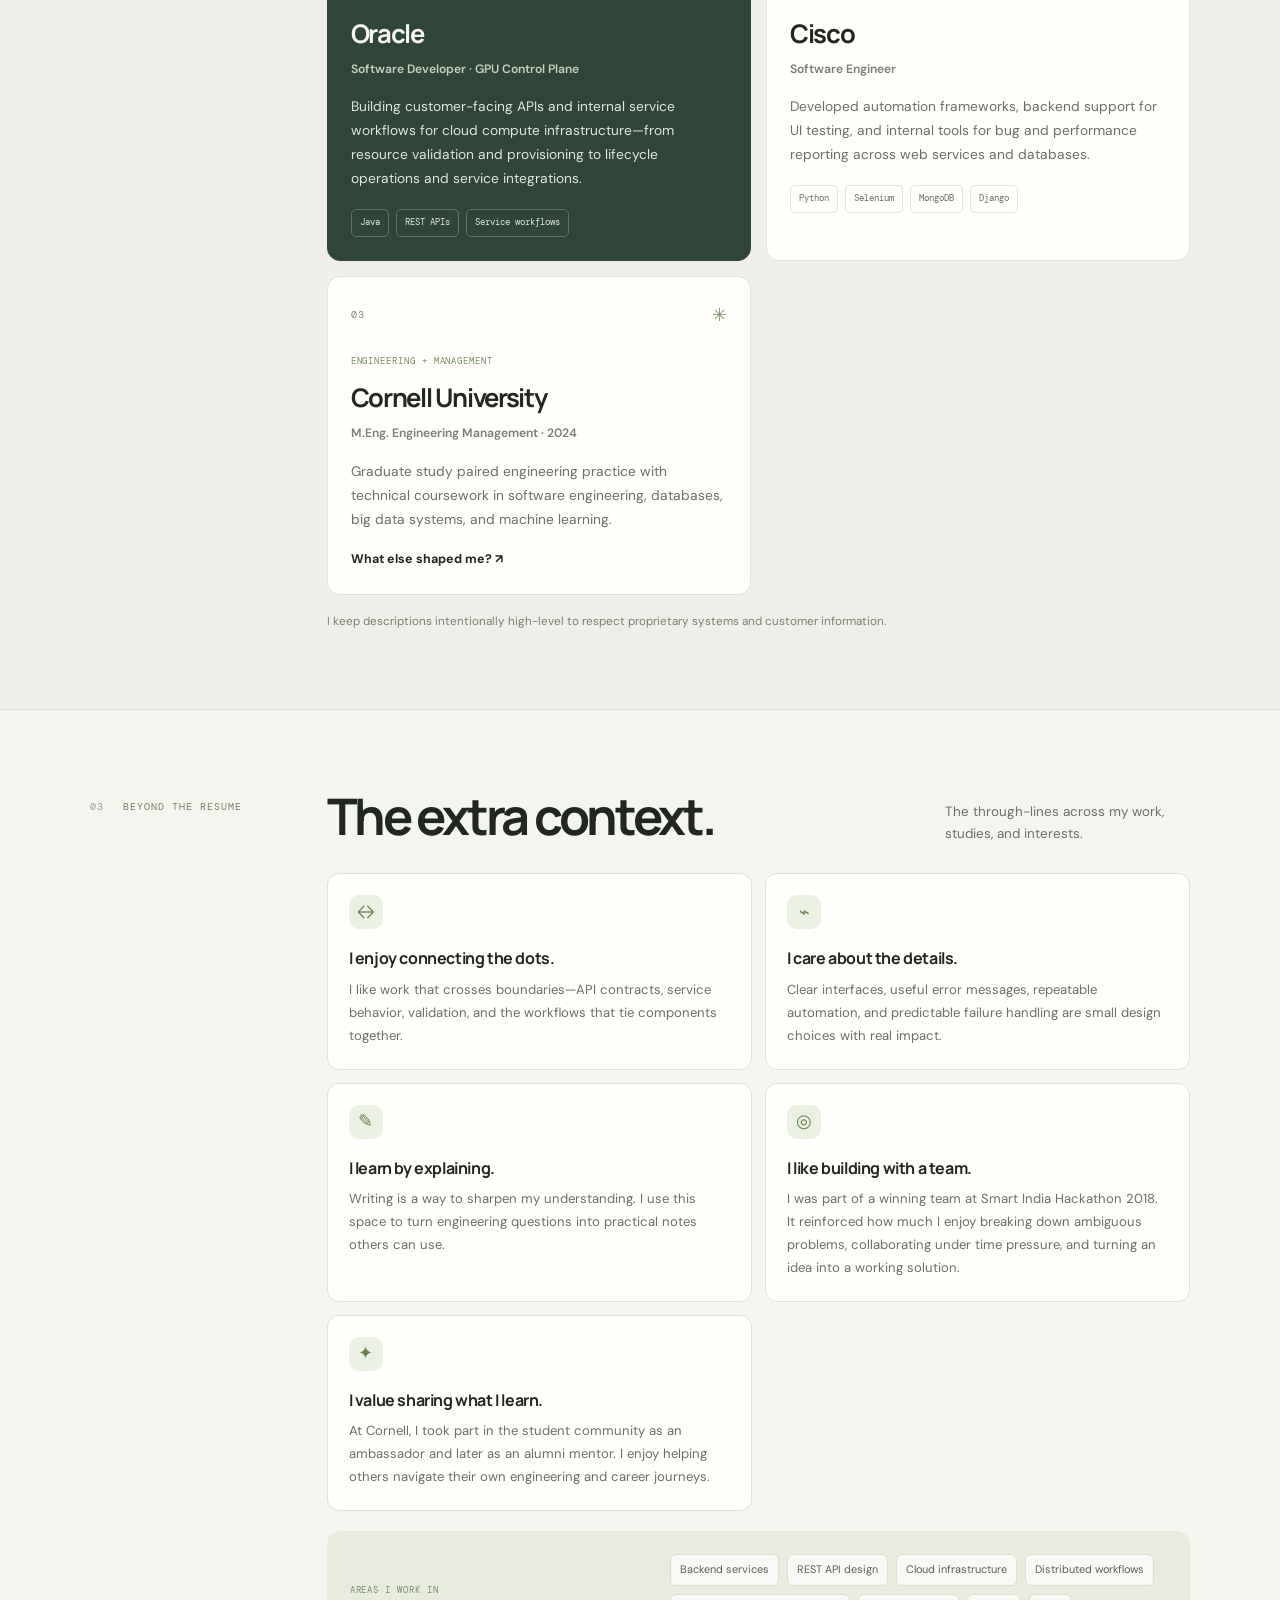
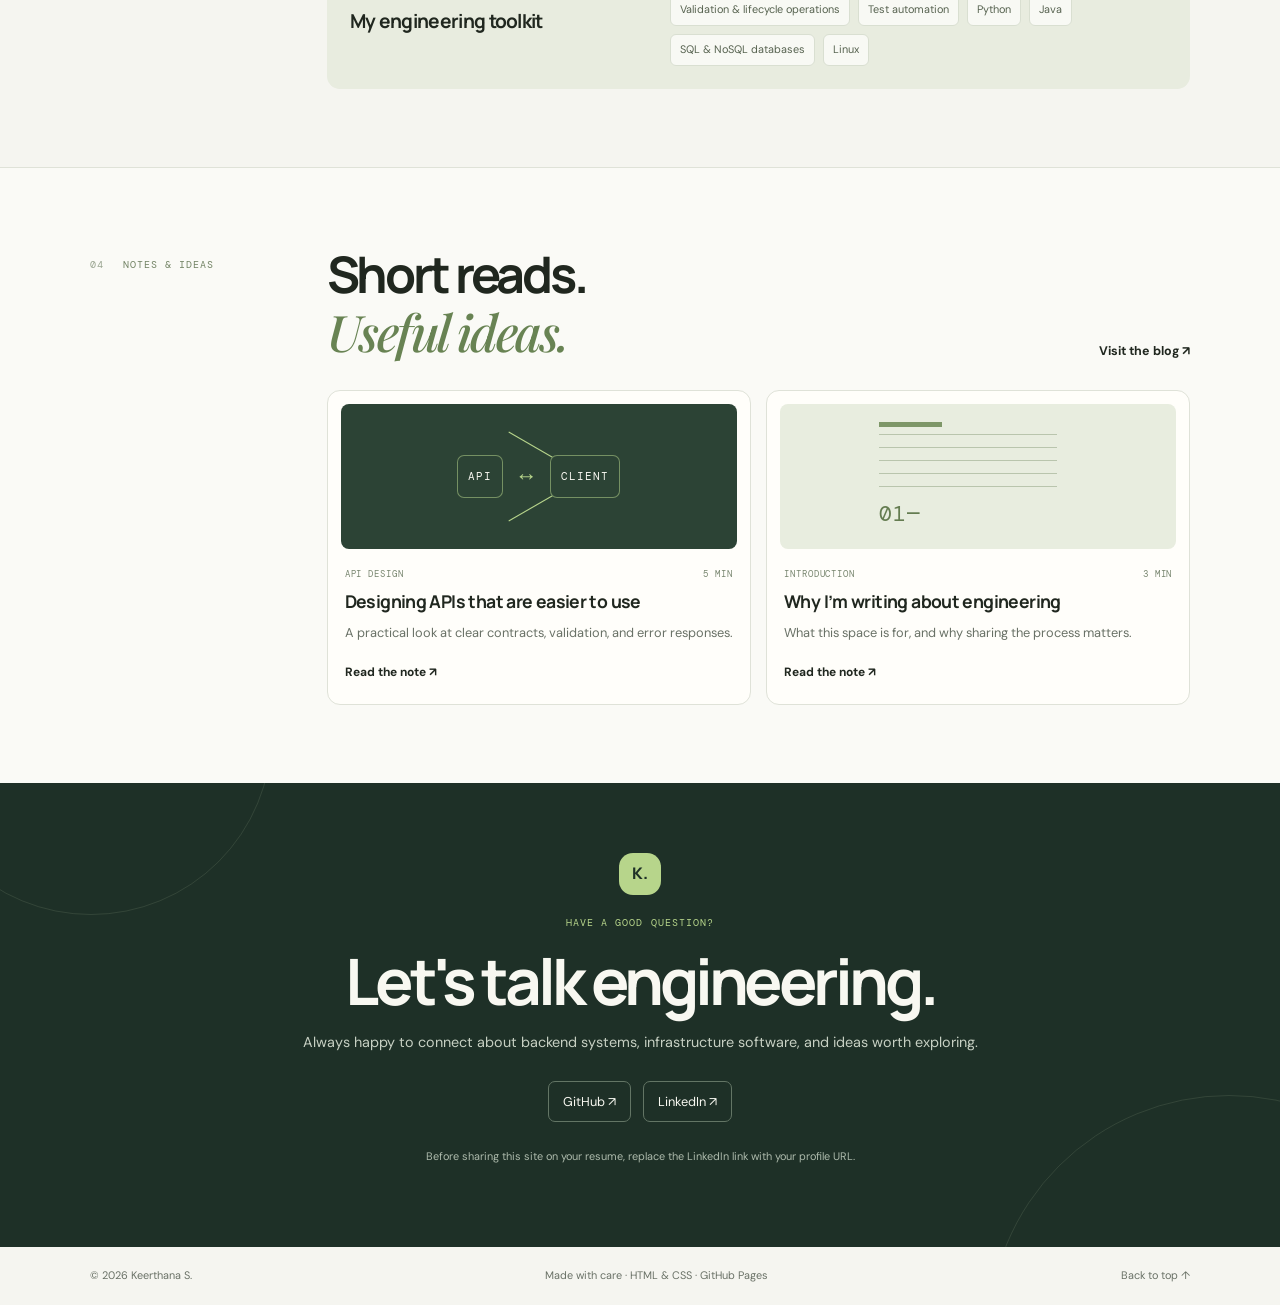
==== commit 1ddab375: "Add hackathon and mentoring experience to profile" ====
--- a/index.html
+++ b/index.html
@@ -21,7 +21,7 @@
 <section class="proof-strip"><div><strong>01</strong><span>Cloud & GPU infrastructure</span></div><div><strong>02</strong><span>Software engineering at scale</span></div><div><strong>03</strong><span>Engineering + technical curiosity</span></div></section>
 <section class="section" id="about"><div class="section-kicker"><span>01</span> THE SHORT VERSION</div><div class="section-content"><div class="section-title-row"><h2>Engineer by work.<br><em>Curious by nature.</em></h2><p class="section-deck">A few lines about what I do—and what keeps me interested.</p></div><div class="about-grid"><p class="large-copy">My work sits where software meets infrastructure: designing APIs, building service integrations, and making multi-step workflows more predictable.</p><div class="about-detail"><p>I've grown from software engineering and automation at Cisco to cloud infrastructure development at Oracle. Along the way, I completed a Master of Engineering in Engineering Management at Cornell, with technical coursework spanning software engineering, databases, big data, and machine learning.</p><p>This site is where I can share the context that a resume leaves out: how I think about engineering, what I’m learning, and the ideas I want to explain clearly.</p></div></div></div></section>
 <section class="section work-section" id="work"><div class="section-kicker"><span>02</span> WHERE I'VE BUILT</div><div class="section-content"><div class="section-title-row"><h2>Experience, at a glance.</h2><p class="section-deck">A quick tour of the work behind the titles.</p></div><div class="work-grid"><article class="work-card featured"><div class="card-top"><span class="card-number">01 / NOW</span><span class="card-symbol">↗</span></div><p class="card-type">CLOUD INFRASTRUCTURE</p><h3>Oracle</h3><p class="role">Software Developer · GPU Control Plane</p><p>Building customer-facing APIs and internal service workflows for cloud compute infrastructure—from resource validation and provisioning to lifecycle operations and service integrations.</p><div class="tags"><span>Java</span><span>REST APIs</span><span>Service workflows</span></div></article><article class="work-card"><div class="card-top"><span class="card-number">02</span><span class="card-symbol">⌘</span></div><p class="card-type">SOFTWARE ENGINEERING</p><h3>Cisco</h3><p class="role">Software Engineer</p><p>Developed automation frameworks, backend support for UI testing, and internal tools for bug and performance reporting across web services and databases.</p><div class="tags"><span>Python</span><span>Selenium</span><span>MongoDB</span><span>Django</span></div></article><article class="work-card education-card"><div class="card-top"><span class="card-number">03</span><span class="card-symbol">✳</span></div><p class="card-type">ENGINEERING + MANAGEMENT</p><h3>Cornell University</h3><p class="role">M.Eng. Engineering Management · 2024</p><p>Graduate study paired engineering practice with technical coursework in software engineering, databases, big data systems, and machine learning.</p><a class="inline-link" href="#beyond">What else shaped me? ↗</a></article></div><p class="privacy-note">I keep descriptions intentionally high-level to respect proprietary systems and customer information.</p></div></section>
-<section class="section beyond-section" id="beyond"><div class="section-kicker"><span>03</span> BEYOND THE RESUME</div><div class="section-content"><div class="section-title-row"><h2>The extra context.</h2><p class="section-deck">The through-lines across my work, studies, and interests.</p></div><div class="beyond-grid"><article class="beyond-card"><span class="mini-icon">↔</span><h3>I enjoy connecting the dots.</h3><p>I like work that crosses boundaries—API contracts, service behavior, validation, and the workflows that tie components together.</p></article><article class="beyond-card"><span class="mini-icon">⌁</span><h3>I care about the details.</h3><p>Clear interfaces, useful error messages, repeatable automation, and predictable failure handling are small design choices with real impact.</p></article><article class="beyond-card"><span class="mini-icon">✎</span><h3>I learn by explaining.</h3><p>Writing is a way to sharpen my understanding. I use this space to turn engineering questions into practical notes others can use.</p></article><article class="beyond-card"><span class="mini-icon">◎</span><h3>I like building with a team.</h3><p>Hackathons and cross-functional engineering work have taught me to break down ambiguous problems, make trade-offs, and keep moving toward a working solution.</p></article></div><div class="toolbox"><div><p class="card-type">AREAS I WORK IN</p><h3>My engineering toolkit</h3></div><div class="tool-list"><span>Backend services</span><span>REST API design</span><span>Cloud infrastructure</span><span>Distributed workflows</span><span>Validation & lifecycle operations</span><span>Test automation</span><span>Python</span><span>Java</span><span>SQL & NoSQL databases</span><span>Linux</span></div></div></div></section>
+<section class="section beyond-section" id="beyond"><div class="section-kicker"><span>03</span> BEYOND THE RESUME</div><div class="section-content"><div class="section-title-row"><h2>The extra context.</h2><p class="section-deck">The through-lines across my work, studies, and interests.</p></div><div class="beyond-grid"><article class="beyond-card"><span class="mini-icon">↔</span><h3>I enjoy connecting the dots.</h3><p>I like work that crosses boundaries—API contracts, service behavior, validation, and the workflows that tie components together.</p></article><article class="beyond-card"><span class="mini-icon">⌁</span><h3>I care about the details.</h3><p>Clear interfaces, useful error messages, repeatable automation, and predictable failure handling are small design choices with real impact.</p></article><article class="beyond-card"><span class="mini-icon">✎</span><h3>I learn by explaining.</h3><p>Writing is a way to sharpen my understanding. I use this space to turn engineering questions into practical notes others can use.</p></article><article class="beyond-card"><span class="mini-icon">◎</span><h3>I like building with a team.</h3><p>I was part of a winning team at Smart India Hackathon 2018. It reinforced how much I enjoy breaking down ambiguous problems, collaborating under time pressure, and turning an idea into a working solution.</p></article><article class="beyond-card"><span class="mini-icon">✦</span><h3>I value sharing what I learn.</h3><p>At Cornell, I took part in the student community as an ambassador and later as an alumni mentor. I enjoy helping others navigate their own engineering and career journeys.</p></article></div><div class="toolbox"><div><p class="card-type">AREAS I WORK IN</p><h3>My engineering toolkit</h3></div><div class="tool-list"><span>Backend services</span><span>REST API design</span><span>Cloud infrastructure</span><span>Distributed workflows</span><span>Validation & lifecycle operations</span><span>Test automation</span><span>Python</span><span>Java</span><span>SQL & NoSQL databases</span><span>Linux</span></div></div></div></section>
 <section class="section writing-section" id="writing"><div class="section-kicker"><span>04</span> NOTES & IDEAS</div><div class="section-content"><div class="section-title-row"><h2>Short reads.<br><em>Useful ideas.</em></h2><a class="inline-link" href="posts/starting-this-blog.html">Visit the blog ↗</a></div><div class="writing-grid"><a class="writing-card" href="posts/designing-useful-apis.html"><div class="writing-visual api-visual"><span>API</span><i>↔</i><span>CLIENT</span></div><div class="writing-meta"><span>API DESIGN</span><span>5 MIN</span></div><h3>Designing APIs that are easier to use</h3><p>A practical look at clear contracts, validation, and error responses.</p><span class="card-read">Read the note ↗</span></a><a class="writing-card" href="posts/starting-this-blog.html"><div class="writing-visual notes-visual"><span class="note-lines"></span><span class="note-mark">01—</span></div><div class="writing-meta"><span>INTRODUCTION</span><span>3 MIN</span></div><h3>Why I’m writing about engineering</h3><p>What this space is for, and why sharing the process matters.</p><span class="card-read">Read the note ↗</span></a></div></div></section>
 <section class="contact" id="contact"><div class="contact-orb">K.</div><p class="eyebrow">HAVE A GOOD QUESTION?</p><h2>Let's talk engineering.</h2><p>Always happy to connect about backend systems, infrastructure software, and ideas worth exploring.</p><div class="contact-links"><a href="https://github.com/Keerthu98" target="_blank" rel="noopener noreferrer">GitHub ↗</a><a href="https://www.linkedin.com/" target="_blank" rel="noopener noreferrer">LinkedIn ↗</a></div><p class="contact-note">Before sharing this site on your resume, replace the LinkedIn link with your profile URL.</p></section>
 </main><footer><span>© <span id="year"></span> Keerthana S.</span><span>Made with care · HTML & CSS · GitHub Pages</span><a href="#top">Back to top ↑</a></footer><script>document.getElementById('year').textContent=new Date().getFullYear();</script>
--- a/assets/style.css
+++ b/assets/style.css
@@ -1,4 +1,10 @@
-@import url('https://fonts.googleapis.com/css2?family=DM+Mono:wght@400;500&family=DM+Sans:wght@400;500;600;700&family=Playfair+Display:ital,wght@0,500;0,600;1,500;1,600&display=swap');
-:root{--ink:#20251f;--muted:#687067;--paper:#f7f8f5;--line:#dfe3da;--accent:#8da47b;--dark:#263329;--serif:'Playfair Display',Georgia,serif;--sans:'DM Sans',Arial,sans-serif;--mono:'DM Mono',monospace}
-*{box-sizing:border-box}html{scroll-behavior:smooth;scroll-padding-top:90px}body{margin:0;background:var(--paper);color:var(--ink);font-family:var(--sans);line-height:1.7}a{color:inherit;text-decoration:none}.site-header{min-height:76px;padding:0 8%;display:flex;align-items:center;justify-content:space-between;border-bottom:1px solid var(--line);background:rgba(247,248,245,.96)}.brand{font-weight:700;letter-spacing:.12em;font-size:.83rem}.brand span{color:#6f8a5e}.site-header nav{display:flex;gap:28px;font-size:.85rem;color:var(--muted)}.site-header nav a:hover,.contact-links a:hover{color:#8da47b}.hero{padding:112px 8% 78px;min-height:560px;background:radial-gradient(ellipse at 85% 25%,#e8eddf 0,transparent 38%)}.eyebrow,.section-label,.post-meta,.tag,.fact-label{font-family:var(--mono);font-size:.68rem;letter-spacing:.11em}.eyebrow{color:#6c845e}.hero h1{font-size:clamp(3rem,7vw,6rem);line-height:1.05;letter-spacing:-.055em;font-weight:600;margin:26px 0}.hero h1 em{font-family:var(--serif);font-weight:500;color:#6f8560}.intro{max-width:620px;color:var(--muted);font-size:1.12rem}.hero-actions{display:flex;align-items:center;gap:26px;margin-top:32px}.button{background:var(--dark);color:white;padding:13px 19px;font-size:.88rem;border-radius:2px}.button span{margin-left:12px}.text-link{font-size:.88rem;border-bottom:1px solid #9da797;padding-bottom:4px}.hero-note{margin-top:66px;font-size:.76rem;color:var(--muted);display:flex;align-items:center;gap:10px}.dot{height:7px;width:7px;border-radius:50%;background:#8aa477}.section{padding:78px 8%;display:grid;grid-template-columns:210px minmax(0,1fr);border-top:1px solid var(--line);gap:30px}.section-label{color:#718267;padding-top:10px}.section-content{max-width:860px}.section h2,.contact h2{font-size:clamp(2rem,4vw,3.1rem);line-height:1.15;letter-spacing:-.04em;margin:0 0 24px}.section-content>p{max-width:730px;color:var(--muted)}.facts{display:grid;grid-template-columns:1fr 1fr;gap:18px;margin-top:30px}.facts>div{padding:16px;border:1px solid var(--line)}.fact-label{display:block;color:#718267;font-size:.6rem;margin-bottom:8px}.facts strong{font-size:.9rem;font-weight:600}.experience{padding:24px 0;border-top:1px solid var(--line)}.exp-top{display:flex;justify-content:space-between;gap:16px;align-items:baseline}.exp-top h3{font-size:1.25rem;margin:0}.exp-top>span{font-size:.86rem;color:#6f8560;font-weight:600}.exp-sub{margin:4px 0 10px!important;color:#6f756c!important;font-size:.82rem}.experience p{max-width:720px;color:var(--muted);margin:10px 0}.tags{display:flex;gap:8px;flex-wrap:wrap;margin-top:14px}.tags span{font-size:.7rem;padding:4px 9px;border:1px solid var(--line);color:#5d6859}.note,.contact-note{font-size:.78rem;color:var(--muted);margin-top:22px}.section-heading{display:flex;align-items:baseline;justify-content:space-between;gap:20px}.section-heading p{color:var(--muted);font-size:.85rem}.post-card{display:block;padding:25px 0;border-top:1px solid var(--line);transition:padding .2s}.post-card:hover{padding-left:8px}.post-meta{display:flex;gap:20px;color:#7a8573;font-size:.63rem}.post-card h3{font-size:1.4rem;letter-spacing:-.025em;margin:10px 0 6px}.post-card p{color:var(--muted);max-width:650px;margin:0 0 12px}.read-more{font-size:.82rem;font-weight:600}.principle-grid{display:grid;grid-template-columns:repeat(3,minmax(0,1fr));gap:14px}.principle-grid article{padding:22px 18px;border:1px solid var(--line);background:#fbfcf9}.principle-grid article>span{font-family:var(--mono);color:#839575;font-size:.72rem}.principle-grid h3{font-size:1.05rem;margin:18px 0 7px}.principle-grid p{color:var(--muted);font-size:.87rem;margin:0}.contact{background:var(--dark);color:#f8f8f3;padding:76px 8%;text-align:center}.contact .eyebrow{color:#b9cba9}.contact h2{font-family:var(--serif);font-weight:500;font-size:clamp(2.6rem,5vw,4.1rem);margin:14px 0}.contact>p:not(.eyebrow):not(.contact-note){color:#c5cdc2}.contact-links{display:flex;justify-content:center;gap:26px;margin:25px 0}.contact-links a{border-bottom:1px solid #7e8b7c;padding-bottom:4px}.contact-note{color:#c5cdc2}footer{display:flex;justify-content:space-between;gap:16px;padding:22px 8%;font-size:.72rem;color:var(--muted)}
-@media(max-width:700px){.site-header{padding:18px 5%;align-items:flex-start;gap:18px;flex-direction:column}.site-header nav{gap:18px;flex-wrap:wrap}.hero{padding:78px 6% 52px;min-height:0}.hero-note{margin-top:48px}.section{padding:58px 6%;grid-template-columns:1fr;gap:10px}.section-label{padding:0}.section-heading{display:block}.facts,.principle-grid{grid-template-columns:1fr}.exp-top{align-items:flex-start;flex-direction:column;gap:2px}.contact{padding:62px 6%}footer{padding:20px 6%;flex-direction:column}}+@import url('https://fonts.googleapis.com/css2?family=DM+Mono:wght@400;500&family=DM+Sans:wght@400;500;600;700&family=Manrope:wght@400;500;600;700;800&family=Playfair+Display:ital,wght@0,500;0,600;1,500;1,600&display=swap');
+:root{--ink:#20271f;--muted:#697166;--paper:#f5f5f0;--white:#fffefa;--line:#dfe2d8;--accent:#b7d58b;--green:#2e4537;--deep:#1e3027;--serif:'Playfair Display',Georgia,serif;--sans:'DM Sans',Arial,sans-serif;--display:'Manrope',Arial,sans-serif;--mono:'DM Mono',monospace}
+*{box-sizing:border-box}html{scroll-behavior:smooth;scroll-padding-top:90px}body{margin:0;background:var(--paper);color:var(--ink);font-family:var(--sans);line-height:1.65}a{color:inherit;text-decoration:none}.site-header{min-height:76px;padding:0 7%;display:flex;align-items:center;justify-content:space-between;border-bottom:1px solid var(--line);background:rgba(245,245,240,.96);position:sticky;top:0;z-index:10;backdrop-filter:blur(14px)}.brand{display:flex;align-items:center;gap:10px;font-family:var(--display);font-weight:800;letter-spacing:.1em;font-size:.77rem}.brand-mark{display:grid;place-items:center;width:34px;height:34px;border-radius:11px;background:var(--green);color:var(--accent);font-size:1rem;letter-spacing:-.05em}.site-header nav{display:flex;align-items:center;gap:27px;font-size:.8rem;color:#5f685e}.site-header nav a:hover,.inline-link:hover,.contact-links a:hover{color:#6e8b50}.site-header .nav-contact{border:1px solid #cbd1c3;padding:8px 13px;border-radius:7px;color:var(--ink)}.hero{padding:78px 7% 56px;display:grid;grid-template-columns:1.1fr .9fr;align-items:center;gap:5%;min-height:610px;background:radial-gradient(ellipse at 75% 25%,#e8eddc 0,transparent 42%)}.hero-copy{max-width:650px}.eyebrow,.section-kicker,.card-type,.card-number,.writing-meta,.writing-meta,.quick-skills,.art-caption{font-family:var(--mono);font-size:.65rem;letter-spacing:.1em}.eyebrow{color:#627e50;display:flex;align-items:center;gap:9px}.live-dot{height:7px;width:7px;border-radius:50%;background:#83a966;box-shadow:0 0 0 4px #e0e9d7}.hero h1{font-family:var(--display);font-size:clamp(3.3rem,6.2vw,5.7rem);line-height:1.01;letter-spacing:-.075em;font-weight:700;margin:25px 0}.hero h1 em,.section-title-row h2 em{font-family:var(--serif);font-weight:500;color:#688353;letter-spacing:-.05em}.intro{max-width:520px;color:var(--muted);font-size:1.05rem;line-height:1.8}.hero-actions{display:flex;align-items:center;gap:22px;margin-top:29px}.button{background:var(--green);color:#fff;padding:12px 17px;font-size:.83rem;border-radius:7px;box-shadow:0 5px 12px #2e45371a;transition:transform .2s}.button:hover{transform:translateY(-2px)}.button span{margin-left:14px;color:var(--accent)}.text-link{font-size:.82rem;border-bottom:1px solid #aab49f;padding-bottom:3px}.quick-skills{display:flex;align-items:center;gap:12px;flex-wrap:wrap;margin-top:46px;color:#788071;font-size:.59rem}.quick-skills i{height:3px;width:3px;border-radius:50%;background:#9aa78e}.hero-art{height:390px;max-width:480px;width:100%;justify-self:end;position:relative;overflow:hidden;border-radius:24px;background:#263c30;box-shadow:0 25px 60px #24372b24}.art-grid{position:absolute;inset:0;background-image:linear-gradient(#ffffff0d 1px,transparent 1px),linear-gradient(90deg,#ffffff0d 1px,transparent 1px);background-size:28px 28px;mask-image:linear-gradient(to bottom right,#000,transparent 90%)}.orbit{position:absolute;border:1px solid #b9d49c4d;border-radius:50%;left:50%;top:46%;transform:translate(-50%,-50%)}.orbit-one{width:250px;height:250px}.orbit-two{width:345px;height:345px;border-style:dashed}.core{position:absolute;left:50%;top:46%;transform:translate(-50%,-50%);width:118px;height:118px;border-radius:32px;background:var(--accent);color:var(--deep);display:flex;align-items:center;justify-content:center;flex-direction:column;box-shadow:0 0 60px #b7d58b35;transform-origin:center;rotate:-7deg}.core span{font-family:var(--mono);font-size:.68rem}.core strong{font-size:2rem;line-height:1.2}.node{position:absolute;display:flex;flex-direction:column;background:#304a3a;border:1px solid #9db68a6b;color:#f6f7f0;border-radius:11px;padding:10px 14px;box-shadow:0 8px 25px #14221955}.node b{font-family:var(--mono);font-size:.76rem;color:var(--accent)}.node small{font-size:.65rem;color:#c7d1c1}.node-a{left:9%;top:24%}.node-b{right:9%;top:34%}.node-c{left:34%;bottom:17%}.art-caption{position:absolute;bottom:20px;left:24px;color:#bdcbb6;font-size:.58rem}.proof-strip{padding:23px 7%;background:#e9ecdf;display:grid;grid-template-columns:repeat(3,1fr);gap:20px}.proof-strip>div{display:flex;align-items:center;gap:14px}.proof-strip strong{font-family:var(--mono);color:#78905e;font-size:.72rem}.proof-strip span{font-size:.83rem;font-weight:600;color:#475345}.section{padding:78px 7%;display:grid;grid-template-columns:205px minmax(0,1fr);gap:32px;border-top:1px solid var(--line)}.section-kicker{padding-top:10px;color:#728364;white-space:nowrap}.section-kicker span{display:inline-block;margin-right:12px;color:#9aa591}.section-content{min-width:0;max-width:1100px}.section-title-row{display:flex;justify-content:space-between;align-items:end;gap:24px;margin-bottom:28px}.section-title-row h2{font-family:var(--display);font-size:clamp(2rem,4vw,3.15rem);line-height:1.13;letter-spacing:-.065em;margin:0}.section-deck{max-width:245px;margin:0;color:var(--muted);font-size:.84rem}.about-grid{display:grid;grid-template-columns:.85fr 1.15fr;gap:48px}.large-copy{font-family:var(--display);font-size:1.24rem;line-height:1.55;font-weight:600;letter-spacing:-.025em;margin:0;max-width:390px}.about-detail p{color:var(--muted);font-size:.91rem;margin:0 0 14px}.work-section{background:#eeefe8}.work-grid{display:grid;grid-template-columns:repeat(2,minmax(0,1fr));gap:15px}.work-card{padding:23px;background:var(--white);border:1px solid #e0e3da;border-radius:13px;min-width:0;transition:transform .2s,box-shadow .2s}.work-card:hover,.beyond-card:hover,.writing-card:hover{transform:translateY(-3px);box-shadow:0 12px 30px #2837290d}.work-card.featured{background:var(--green);color:#f8f8f1;border-color:var(--green)}.card-top{display:flex;justify-content:space-between;align-items:center}.card-number{font-size:.6rem;color:#7b8875}.featured .card-number{color:#c4d2ba}.card-symbol{font-size:1.15rem;color:#82966d}.featured .card-symbol{color:var(--accent)}.card-type{color:#788d66;font-size:.58rem;margin:24px 0 8px}.featured .card-type{color:#c3d7ab}.work-card h3{font-family:var(--display);font-size:1.6rem;letter-spacing:-.05em;margin:0}.role{font-size:.76rem;font-weight:600;margin:4px 0 15px;color:#788071}.featured .role{color:#c7d0c2}.work-card>p:not(.card-type):not(.role){font-size:.86rem;color:var(--muted);line-height:1.75;margin:0}.featured>p:not(.card-type):not(.role){color:#e0e7dc}.tags{display:flex;gap:7px;flex-wrap:wrap;margin-top:19px}.tags span{font-family:var(--mono);font-size:.58rem;padding:5px 8px;border:1px solid #dfe3d8;border-radius:5px;color:#65705f}.featured .tags span{border-color:#627563;color:#e2ebdc}.inline-link{display:inline-block;font-size:.78rem;font-weight:700;margin-top:18px}.privacy-note{font-size:.73rem;color:#788071;margin:17px 0 0}.beyond-grid{display:grid;grid-template-columns:repeat(2,minmax(0,1fr));gap:13px}.beyond-card{padding:21px;background:var(--white);border:1px solid var(--line);border-radius:12px;transition:transform .2s,box-shadow .2s}.mini-icon{display:grid;place-items:center;width:34px;height:34px;background:#eaf0e2;color:#688353;border-radius:10px;font-size:1.1rem}.beyond-card h3{font-family:var(--display);font-size:1rem;letter-spacing:-.025em;margin:16px 0 7px}.beyond-card p{font-size:.82rem;color:var(--muted);margin:0;line-height:1.75}.toolbox{margin-top:20px;padding:23px;background:#e8ecdf;border-radius:13px;display:grid;grid-template-columns:.75fr 1.25fr;gap:22px;align-items:center}.toolbox .card-type{margin:0 0 8px}.toolbox h3{font-family:var(--display);font-size:1.2rem;margin:0;letter-spacing:-.035em}.tool-list{display:flex;gap:8px;flex-wrap:wrap}.tool-list span{background:#f8f9f4;border:1px solid #d9dfd1;border-radius:6px;padding:6px 9px;font-size:.68rem;color:#56624f}.writing-section{background:#fafaf6}.writing-grid{display:grid;grid-template-columns:repeat(2,minmax(0,1fr));gap:15px}.writing-card{display:block;min-width:0;padding:13px 13px 19px;background:var(--white);border:1px solid var(--line);border-radius:13px;transition:transform .2s,box-shadow .2s}.writing-visual{height:145px;border-radius:8px;display:flex;align-items:center;justify-content:center;gap:16px;font-family:var(--mono);font-size:.67rem;letter-spacing:.1em;color:#f8f8f1;overflow:hidden}.api-visual{background:#2c4335;position:relative}.api-visual:before,.api-visual:after{content:'';height:1px;width:70px;background:#b7d58b;position:absolute;left:calc(50% - 35px)}.api-visual:before{top:45px;rotate:30deg}.api-visual:after{bottom:45px;rotate:-30deg}.api-visual span{z-index:1;border:1px solid #b7d58b88;border-radius:7px;padding:12px 10px;background:#2c4335}.api-visual i{font-size:1.4rem;color:var(--accent);font-style:normal}.notes-visual{background:#e8eddf;position:relative;flex-direction:column;align-items:flex-start;padding-left:25%;gap:10px}.note-lines{width:60%;height:65px;background:repeating-linear-gradient(to bottom,transparent 0 12px,#b9c5ad 12px 13px);position:relative}.note-lines:before{content:'';position:absolute;width:35%;height:5px;left:0;top:0;background:#7e9768}.note-mark{font-size:1.3rem;color:#647c50}.writing-meta{display:flex;justify-content:space-between;color:#78866f;font-size:.58rem;margin:18px 4px 8px}.writing-card h3{font-family:var(--display);font-size:1.1rem;letter-spacing:-.035em;line-height:1.35;margin:0 4px 8px}.writing-card>p{font-size:.8rem;color:var(--muted);margin:0 4px 15px}.card-read{font-size:.75rem;font-weight:700;margin:0 4px}.contact{position:relative;overflow:hidden;background:var(--deep);color:#f8f8f1;padding:70px 7%;text-align:center}.contact:before,.contact:after{content:'';position:absolute;border:1px solid #c4d8ae20;border-radius:50%;width:360px;height:360px;top:-230px;left:-90px}.contact:after{width:480px;height:480px;top:auto;left:auto;right:-190px;bottom:-330px}.contact-orb{display:grid;place-items:center;margin:0 auto 19px;width:42px;height:42px;border-radius:14px;background:var(--accent);color:var(--deep);font-family:var(--display);font-weight:800}.contact .eyebrow{justify-content:center;color:#b7d58b}.contact h2{font-family:var(--display);font-size:clamp(2.4rem,5vw,4rem);letter-spacing:-.065em;line-height:1.1;margin:15px 0}.contact>p:not(.eyebrow):not(.contact-note){color:#c7d0c3;font-size:.9rem}.contact-links{display:flex;justify-content:center;gap:12px;margin:26px 0}.contact-links a{border:1px solid #637565;border-radius:7px;padding:9px 14px;font-size:.8rem}.contact-note{font-size:.68rem;color:#aebbad}footer{display:flex;justify-content:space-between;gap:16px;padding:20px 7%;font-size:.68rem;color:var(--muted)}footer a:hover{color:var(--ink)}
+@media(max-width:850px){.site-header{padding:14px 5%;gap:15px}.site-header nav{gap:15px}.hero{padding:62px 5%;grid-template-columns:1fr .8fr;gap:20px}.hero-art{height:330px}.section{padding:65px 5%;grid-template-columns:145px minmax(0,1fr);gap:22px}.proof-strip{padding:20px 5%}.about-grid{gap:25px}.toolbox{grid-template-columns:1fr}.section-title-row{align-items:flex-start;flex-direction:column;gap:10px}}
+@media(max-width:620px){.site-header{position:static;align-items:flex-start;flex-direction:column}.site-header nav{gap:12px 17px;flex-wrap:wrap;font-size:.76rem}.site-header .nav-contact{padding:3px 8px}.hero{grid-template-columns:1fr;padding:57px 6% 42px}.hero h1{font-size:clamp(3.2rem,13vw,4.8rem)}.hero-art{justify-self:stretch;max-width:none;height:300px;margin-top:14px}.quick-skills{margin-top:32px}.proof-strip{grid-template-columns:1fr;gap:12px;padding:20px 6%}.proof-strip>div{gap:12px}.section{padding:52px 6%;grid-template-columns:1fr;gap:12px}.section-kicker{padding:0}.about-grid{grid-template-columns:1fr;gap:12px}.large-copy{font-size:1.12rem}.work-grid,.beyond-grid,.writing-grid{grid-template-columns:1fr}.work-card{padding:20px}.section-title-row h2{font-size:2.4rem}.section-title-row{margin-bottom:20px}.writing-visual{height:135px}.contact{padding:58px 6%}footer{padding:18px 6%;flex-direction:column;gap:5px}}
+@media(prefers-reduced-motion:reduce){html{scroll-behavior:auto}*,*:before,*:after{transition:none!important}}
+
+/* Focused, scannable article pages */
+.article{max-width:790px;margin:0 auto;padding:58px 24px 84px}.article .back{font-size:.8rem;color:var(--muted)}.article .back:hover{color:var(--green)}.article .meta{font: .63rem var(--mono);letter-spacing:.1em;color:#718267;margin-top:28px}.article h1{font-family:var(--display);font-size:clamp(2.6rem,6vw,4.2rem);line-height:1.07;letter-spacing:-.07em;margin:16px 0 18px}.article .lede{font-family:var(--serif);font-size:1.3rem;line-height:1.6;color:var(--muted);margin:0 0 28px}.article>p:not(.meta):not(.lede):not(.article-disclaimer){font-size:.94rem;line-height:1.85;color:#535d51}.article h2{font-family:var(--display);font-size:1.55rem;letter-spacing:-.04em;margin:34px 0 16px}.article-callout{padding:20px 22px;background:#e8ecdf;border-left:3px solid #88a56c;border-radius:0 9px 9px 0;margin:28px 0}.article-callout strong{font-family:var(--mono);font-size:.65rem;letter-spacing:.1em;text-transform:uppercase;color:#688353}.article-callout p{margin:7px 0 0;font-size:.9rem;color:#4f5a4c}.article-point{display:grid;grid-template-columns:42px minmax(0,1fr);gap:15px;padding:19px 0;border-top:1px solid var(--line)}.article-point>span{font: .7rem var(--mono);color:#82966d;padding-top:4px}.article-point h3{font-family:var(--display);font-size:1.03rem;margin:0 0 5px;letter-spacing:-.025em}.article-point p{margin:0;color:var(--muted);font-size:.88rem;line-height:1.8}.article-checklist{padding:18px 22px 18px 40px;background:var(--white);border:1px solid var(--line);border-radius:10px}.article-checklist li{padding:5px 0;color:#596354;font-size:.87rem}.article-disclaimer{font-size:.75rem!important;color:#7a8474!important;border-top:1px solid var(--line);padding-top:18px;margin-top:28px}.article-next{display:inline-block;margin-top:15px;padding:11px 15px;border-radius:7px;background:var(--green);color:white;font-size:.8rem}.article-topic-grid{display:grid;grid-template-columns:repeat(2,minmax(0,1fr));gap:9px;margin:20px 0 26px}.article-topic-grid span{padding:12px 14px;background:var(--white);border:1px solid var(--line);border-radius:8px;font-size:.82rem;color:#596354}.article em{color:#688353}.article+footer{border-top:1px solid var(--line)}
+@media(max-width:620px){.article{padding:42px 6% 65px}.article h1{font-size:2.7rem}.article .lede{font-size:1.15rem}.article-topic-grid{grid-template-columns:1fr}.article-point{grid-template-columns:30px minmax(0,1fr);gap:10px}}
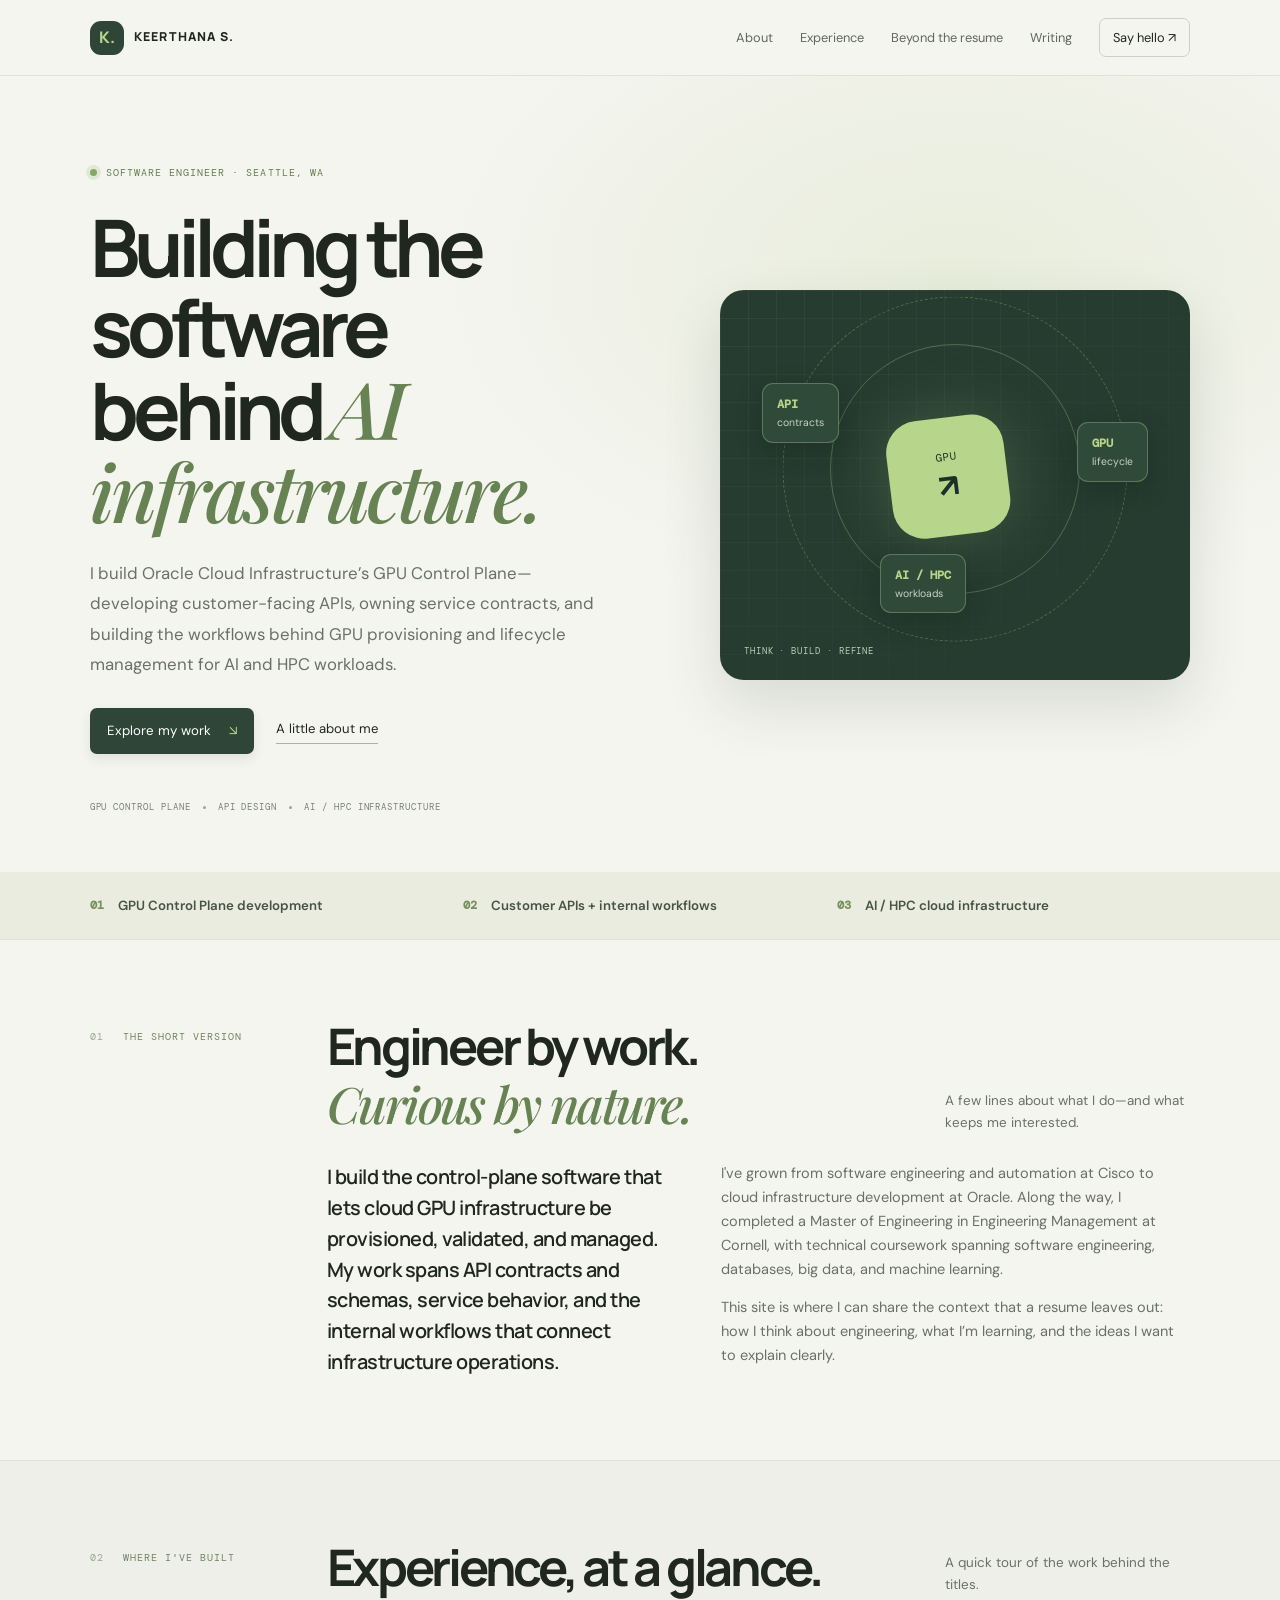
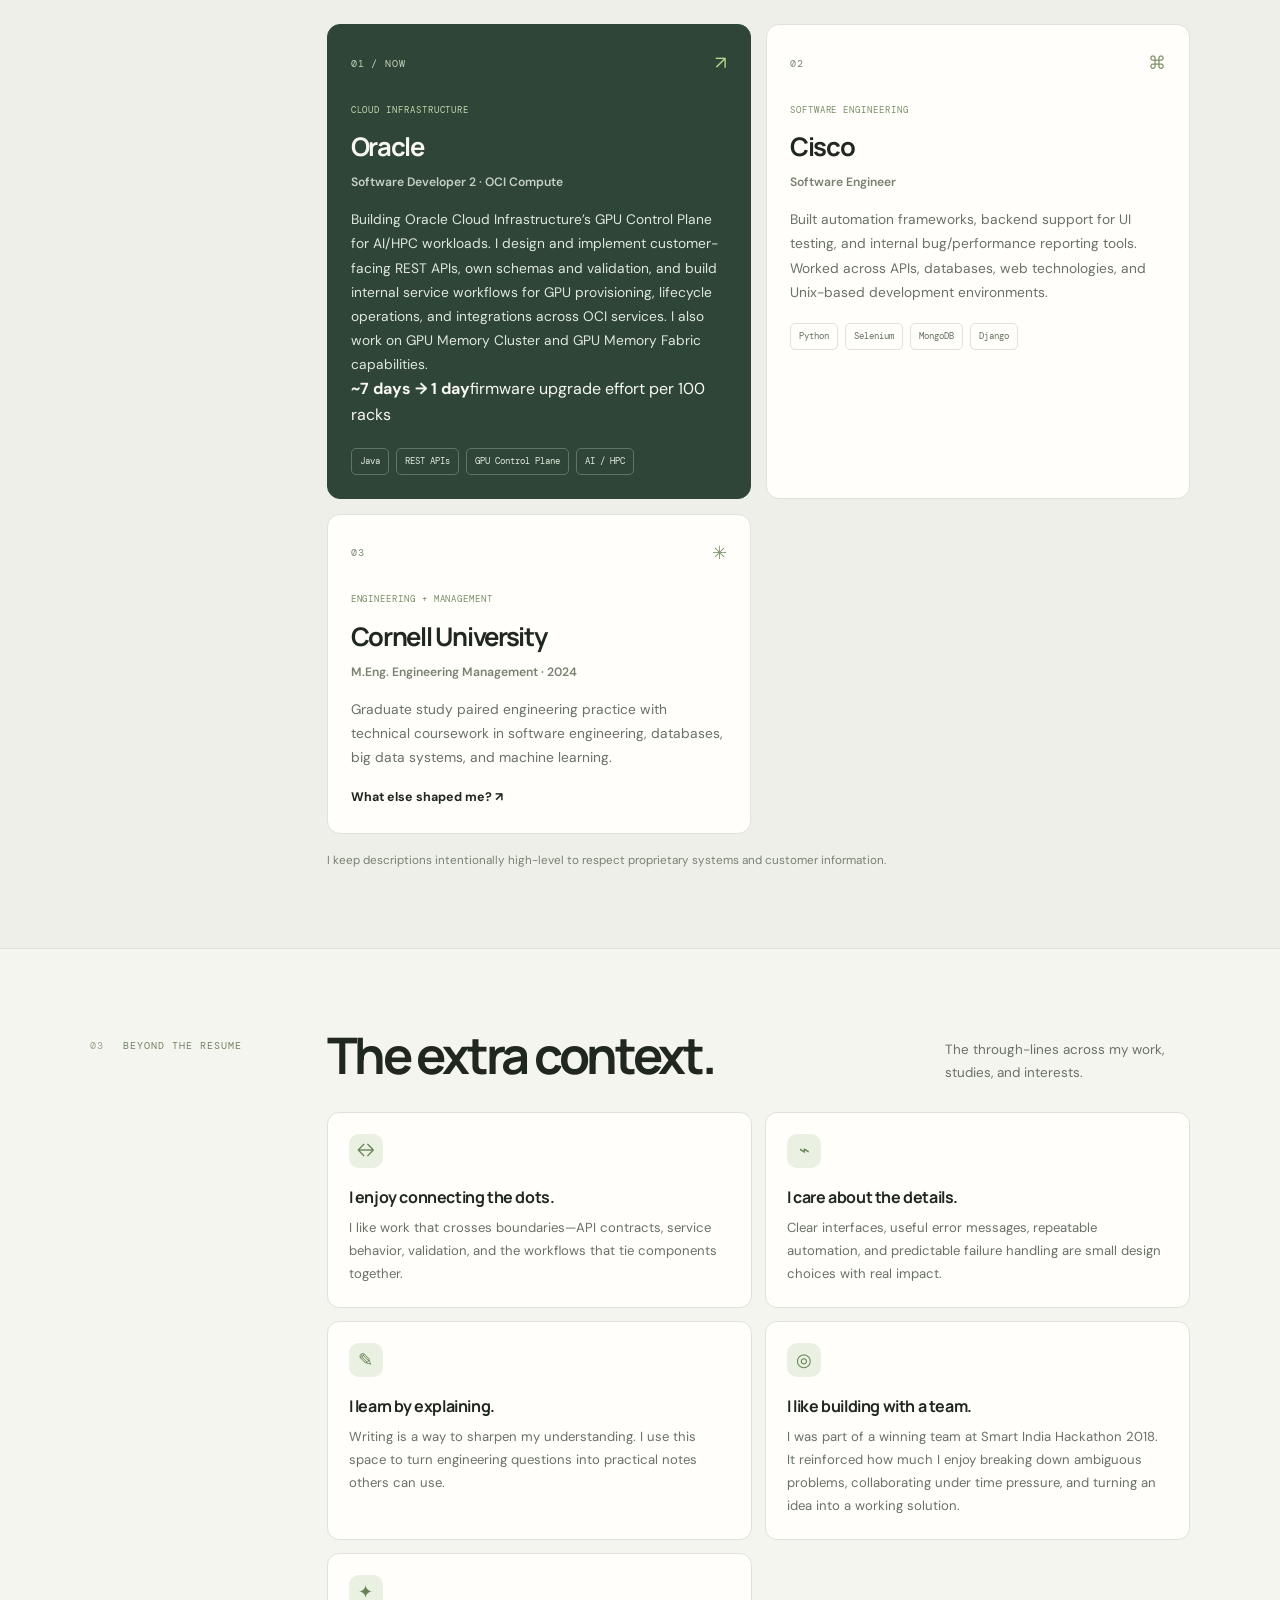
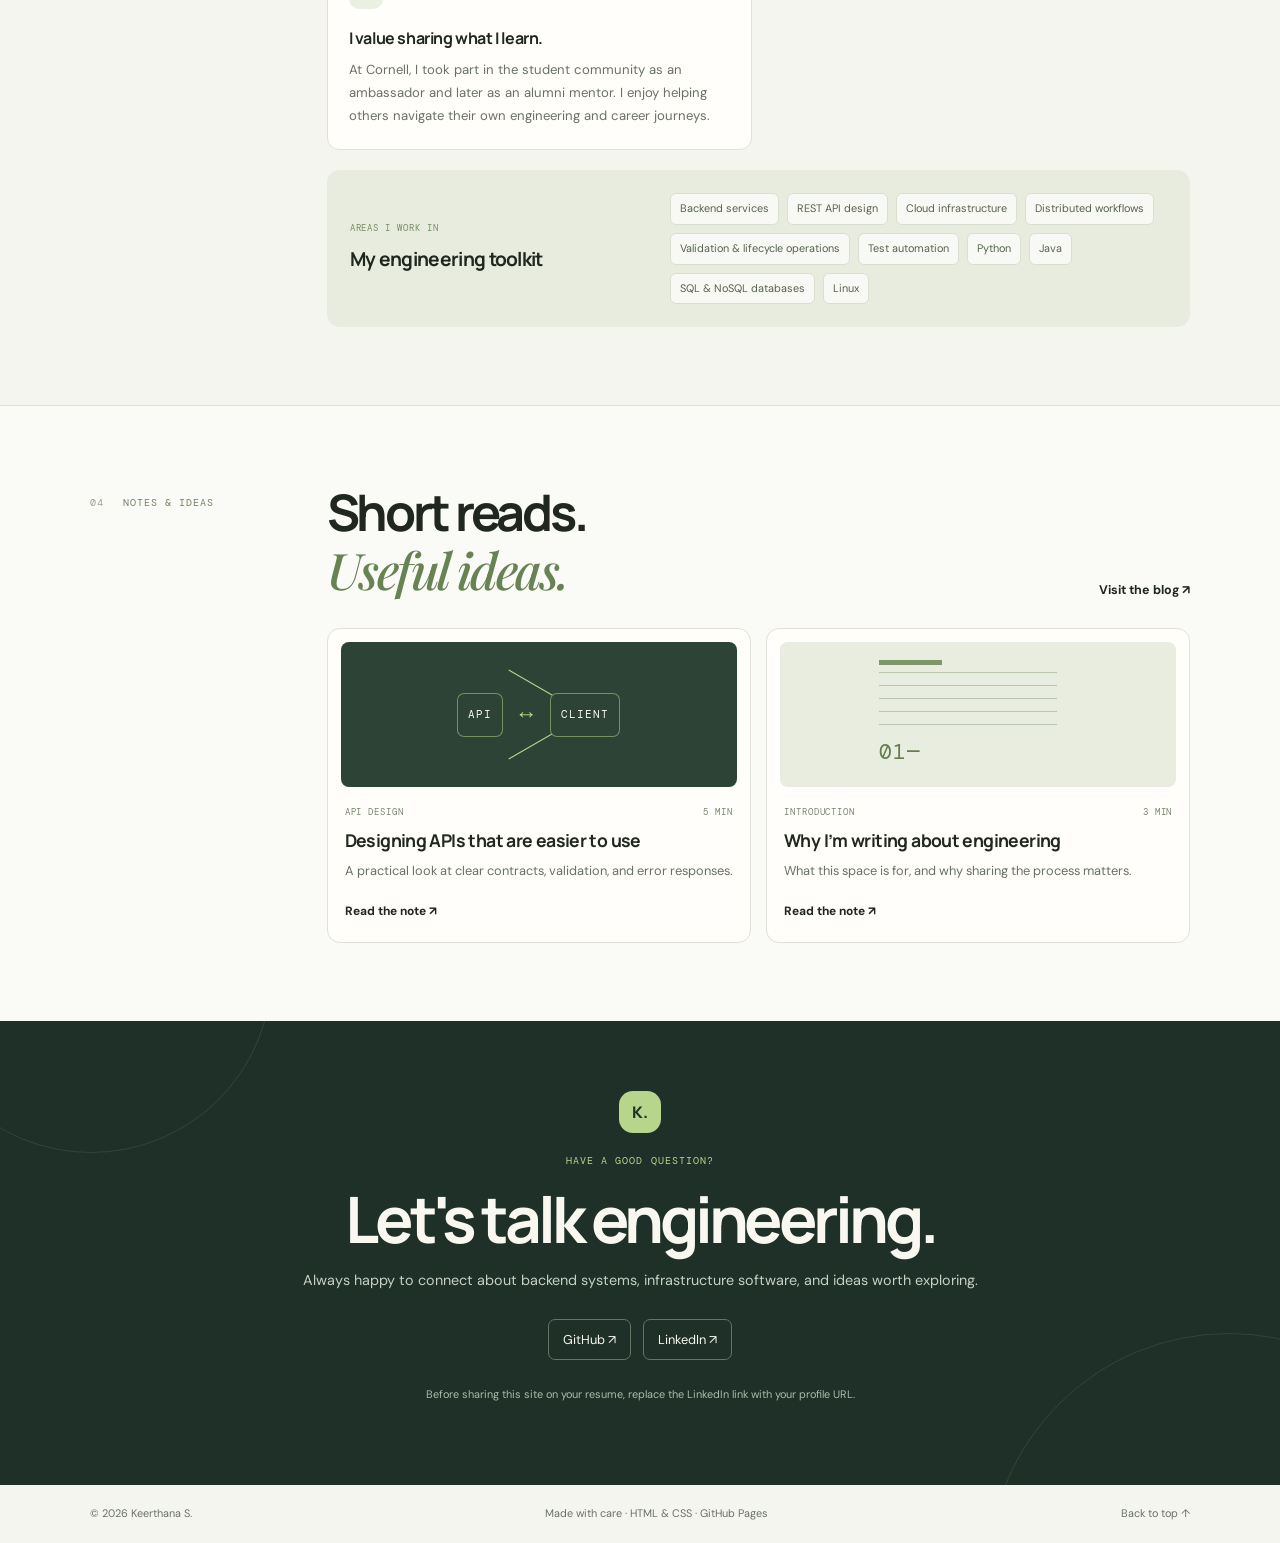
==== commit 9867aef8: "Emphasize GPU Control Plane engineering and measurable impact" ====
--- a/index.html
+++ b/index.html
@@ -12,15 +12,15 @@
 <main id="top">
 <section class="hero">
 <div class="hero-copy"><p class="eyebrow"><span class="live-dot"></span> SOFTWARE ENGINEER · SEATTLE, WA</p>
-<h1>I like making<br>complex systems<br><em>make sense.</em></h1>
-<p class="intro">I build backend services and cloud infrastructure software, with a focus on APIs, dependable workflows, and the details that make systems easier to use.</p>
+<h1>Building the software<br>behind <em>AI infrastructure.</em></h1>
+<p class="intro">I build Oracle Cloud Infrastructure’s GPU Control Plane—developing customer-facing APIs, owning service contracts, and building the workflows behind GPU provisioning and lifecycle management for AI and HPC workloads.</p>
 <div class="hero-actions"><a class="button" href="#work">Explore my work <span>↘</span></a><a class="text-link" href="#about">A little about me</a></div>
-<div class="quick-skills"><span>BACKEND</span><i></i><span>API DESIGN</span><i></i><span>CLOUD INFRASTRUCTURE</span></div></div>
-<div class="hero-art" aria-label="Decorative abstract illustration of connected systems"><div class="art-grid"></div><div class="orbit orbit-one"></div><div class="orbit orbit-two"></div><div class="core"><span>systems</span><strong>↗</strong></div><div class="node node-a"><b>API</b><small>contracts</small></div><div class="node node-b"><b>01</b><small>services</small></div><div class="node node-c"><b>∞</b><small>reliability</small></div><span class="art-caption">THINK · BUILD · REFINE</span></div>
+<div class="quick-skills"><span>GPU CONTROL PLANE</span><i></i><span>API DESIGN</span><i></i><span>AI / HPC INFRASTRUCTURE</span></div></div>
+<div class="hero-art" aria-label="Decorative abstract illustration of connected systems"><div class="art-grid"></div><div class="orbit orbit-one"></div><div class="orbit orbit-two"></div><div class="core"><span>GPU</span><strong>↗</strong></div><div class="node node-a"><b>API</b><small>contracts</small></div><div class="node node-b"><b>GPU</b><small>lifecycle</small></div><div class="node node-c"><b>AI / HPC</b><small>workloads</small></div><span class="art-caption">THINK · BUILD · REFINE</span></div>
 </section>
-<section class="proof-strip"><div><strong>01</strong><span>Cloud & GPU infrastructure</span></div><div><strong>02</strong><span>Software engineering at scale</span></div><div><strong>03</strong><span>Engineering + technical curiosity</span></div></section>
-<section class="section" id="about"><div class="section-kicker"><span>01</span> THE SHORT VERSION</div><div class="section-content"><div class="section-title-row"><h2>Engineer by work.<br><em>Curious by nature.</em></h2><p class="section-deck">A few lines about what I do—and what keeps me interested.</p></div><div class="about-grid"><p class="large-copy">My work sits where software meets infrastructure: designing APIs, building service integrations, and making multi-step workflows more predictable.</p><div class="about-detail"><p>I've grown from software engineering and automation at Cisco to cloud infrastructure development at Oracle. Along the way, I completed a Master of Engineering in Engineering Management at Cornell, with technical coursework spanning software engineering, databases, big data, and machine learning.</p><p>This site is where I can share the context that a resume leaves out: how I think about engineering, what I’m learning, and the ideas I want to explain clearly.</p></div></div></div></section>
-<section class="section work-section" id="work"><div class="section-kicker"><span>02</span> WHERE I'VE BUILT</div><div class="section-content"><div class="section-title-row"><h2>Experience, at a glance.</h2><p class="section-deck">A quick tour of the work behind the titles.</p></div><div class="work-grid"><article class="work-card featured"><div class="card-top"><span class="card-number">01 / NOW</span><span class="card-symbol">↗</span></div><p class="card-type">CLOUD INFRASTRUCTURE</p><h3>Oracle</h3><p class="role">Software Developer · GPU Control Plane</p><p>Building customer-facing APIs and internal service workflows for cloud compute infrastructure—from resource validation and provisioning to lifecycle operations and service integrations.</p><div class="tags"><span>Java</span><span>REST APIs</span><span>Service workflows</span></div></article><article class="work-card"><div class="card-top"><span class="card-number">02</span><span class="card-symbol">⌘</span></div><p class="card-type">SOFTWARE ENGINEERING</p><h3>Cisco</h3><p class="role">Software Engineer</p><p>Developed automation frameworks, backend support for UI testing, and internal tools for bug and performance reporting across web services and databases.</p><div class="tags"><span>Python</span><span>Selenium</span><span>MongoDB</span><span>Django</span></div></article><article class="work-card education-card"><div class="card-top"><span class="card-number">03</span><span class="card-symbol">✳</span></div><p class="card-type">ENGINEERING + MANAGEMENT</p><h3>Cornell University</h3><p class="role">M.Eng. Engineering Management · 2024</p><p>Graduate study paired engineering practice with technical coursework in software engineering, databases, big data systems, and machine learning.</p><a class="inline-link" href="#beyond">What else shaped me? ↗</a></article></div><p class="privacy-note">I keep descriptions intentionally high-level to respect proprietary systems and customer information.</p></div></section>
+<section class="proof-strip"><div><strong>01</strong><span>GPU Control Plane development</span></div><div><strong>02</strong><span>Customer APIs + internal workflows</span></div><div><strong>03</strong><span>AI / HPC cloud infrastructure</span></div></section>
+<section class="section" id="about"><div class="section-kicker"><span>01</span> THE SHORT VERSION</div><div class="section-content"><div class="section-title-row"><h2>Engineer by work.<br><em>Curious by nature.</em></h2><p class="section-deck">A few lines about what I do—and what keeps me interested.</p></div><div class="about-grid"><p class="large-copy">I build the control-plane software that lets cloud GPU infrastructure be provisioned, validated, and managed. My work spans API contracts and schemas, service behavior, and the internal workflows that connect infrastructure operations.</p><div class="about-detail"><p>I've grown from software engineering and automation at Cisco to cloud infrastructure development at Oracle. Along the way, I completed a Master of Engineering in Engineering Management at Cornell, with technical coursework spanning software engineering, databases, big data, and machine learning.</p><p>This site is where I can share the context that a resume leaves out: how I think about engineering, what I’m learning, and the ideas I want to explain clearly.</p></div></div></div></section>
+<section class="section work-section" id="work"><div class="section-kicker"><span>02</span> WHERE I'VE BUILT</div><div class="section-content"><div class="section-title-row"><h2>Experience, at a glance.</h2><p class="section-deck">A quick tour of the work behind the titles.</p></div><div class="work-grid"><article class="work-card featured"><div class="card-top"><span class="card-number">01 / NOW</span><span class="card-symbol">↗</span></div><p class="card-type">CLOUD INFRASTRUCTURE</p><h3>Oracle</h3><p class="role">Software Developer 2 · OCI Compute</p><p>Building Oracle Cloud Infrastructure’s GPU Control Plane for AI/HPC workloads. I design and implement customer-facing REST APIs, own schemas and validation, and build internal service workflows for GPU provisioning, lifecycle operations, and integrations across OCI services. I also work on GPU Memory Cluster and GPU Memory Fabric capabilities.</p><div class="impact-line"><strong>~7 days → 1 day</strong><span>firmware upgrade effort per 100 racks</span></div><div class="tags"><span>Java</span><span>REST APIs</span><span>GPU Control Plane</span><span>AI / HPC</span></div></article><article class="work-card"><div class="card-top"><span class="card-number">02</span><span class="card-symbol">⌘</span></div><p class="card-type">SOFTWARE ENGINEERING</p><h3>Cisco</h3><p class="role">Software Engineer</p><p>Built automation frameworks, backend support for UI testing, and internal bug/performance reporting tools. Worked across APIs, databases, web technologies, and Unix-based development environments.</p><div class="tags"><span>Python</span><span>Selenium</span><span>MongoDB</span><span>Django</span></div></article><article class="work-card education-card"><div class="card-top"><span class="card-number">03</span><span class="card-symbol">✳</span></div><p class="card-type">ENGINEERING + MANAGEMENT</p><h3>Cornell University</h3><p class="role">M.Eng. Engineering Management · 2024</p><p>Graduate study paired engineering practice with technical coursework in software engineering, databases, big data systems, and machine learning.</p><a class="inline-link" href="#beyond">What else shaped me? ↗</a></article></div><p class="privacy-note">I keep descriptions intentionally high-level to respect proprietary systems and customer information.</p></div></section>
 <section class="section beyond-section" id="beyond"><div class="section-kicker"><span>03</span> BEYOND THE RESUME</div><div class="section-content"><div class="section-title-row"><h2>The extra context.</h2><p class="section-deck">The through-lines across my work, studies, and interests.</p></div><div class="beyond-grid"><article class="beyond-card"><span class="mini-icon">↔</span><h3>I enjoy connecting the dots.</h3><p>I like work that crosses boundaries—API contracts, service behavior, validation, and the workflows that tie components together.</p></article><article class="beyond-card"><span class="mini-icon">⌁</span><h3>I care about the details.</h3><p>Clear interfaces, useful error messages, repeatable automation, and predictable failure handling are small design choices with real impact.</p></article><article class="beyond-card"><span class="mini-icon">✎</span><h3>I learn by explaining.</h3><p>Writing is a way to sharpen my understanding. I use this space to turn engineering questions into practical notes others can use.</p></article><article class="beyond-card"><span class="mini-icon">◎</span><h3>I like building with a team.</h3><p>I was part of a winning team at Smart India Hackathon 2018. It reinforced how much I enjoy breaking down ambiguous problems, collaborating under time pressure, and turning an idea into a working solution.</p></article><article class="beyond-card"><span class="mini-icon">✦</span><h3>I value sharing what I learn.</h3><p>At Cornell, I took part in the student community as an ambassador and later as an alumni mentor. I enjoy helping others navigate their own engineering and career journeys.</p></article></div><div class="toolbox"><div><p class="card-type">AREAS I WORK IN</p><h3>My engineering toolkit</h3></div><div class="tool-list"><span>Backend services</span><span>REST API design</span><span>Cloud infrastructure</span><span>Distributed workflows</span><span>Validation & lifecycle operations</span><span>Test automation</span><span>Python</span><span>Java</span><span>SQL & NoSQL databases</span><span>Linux</span></div></div></div></section>
 <section class="section writing-section" id="writing"><div class="section-kicker"><span>04</span> NOTES & IDEAS</div><div class="section-content"><div class="section-title-row"><h2>Short reads.<br><em>Useful ideas.</em></h2><a class="inline-link" href="posts/starting-this-blog.html">Visit the blog ↗</a></div><div class="writing-grid"><a class="writing-card" href="posts/designing-useful-apis.html"><div class="writing-visual api-visual"><span>API</span><i>↔</i><span>CLIENT</span></div><div class="writing-meta"><span>API DESIGN</span><span>5 MIN</span></div><h3>Designing APIs that are easier to use</h3><p>A practical look at clear contracts, validation, and error responses.</p><span class="card-read">Read the note ↗</span></a><a class="writing-card" href="posts/starting-this-blog.html"><div class="writing-visual notes-visual"><span class="note-lines"></span><span class="note-mark">01—</span></div><div class="writing-meta"><span>INTRODUCTION</span><span>3 MIN</span></div><h3>Why I’m writing about engineering</h3><p>What this space is for, and why sharing the process matters.</p><span class="card-read">Read the note ↗</span></a></div></div></section>
 <section class="contact" id="contact"><div class="contact-orb">K.</div><p class="eyebrow">HAVE A GOOD QUESTION?</p><h2>Let's talk engineering.</h2><p>Always happy to connect about backend systems, infrastructure software, and ideas worth exploring.</p><div class="contact-links"><a href="https://github.com/Keerthu98" target="_blank" rel="noopener noreferrer">GitHub ↗</a><a href="https://www.linkedin.com/" target="_blank" rel="noopener noreferrer">LinkedIn ↗</a></div><p class="contact-note">Before sharing this site on your resume, replace the LinkedIn link with your profile URL.</p></section>
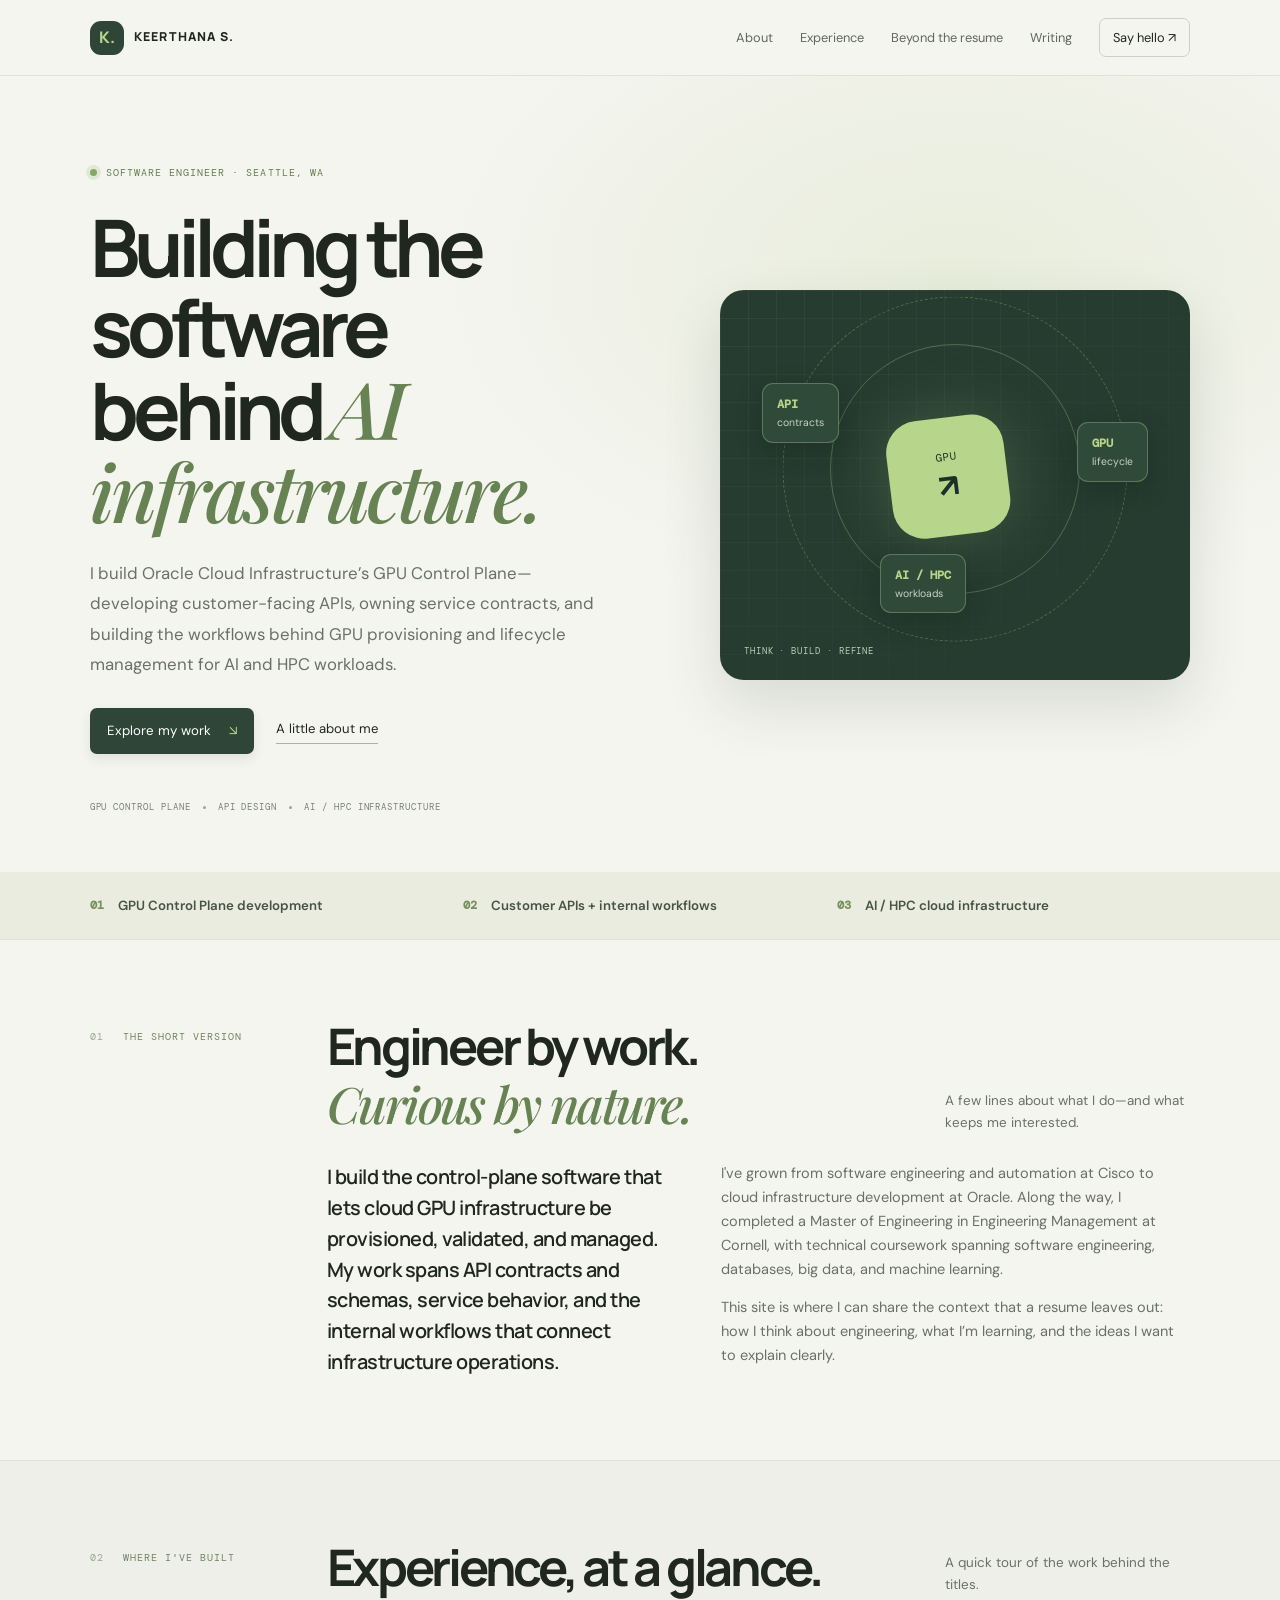
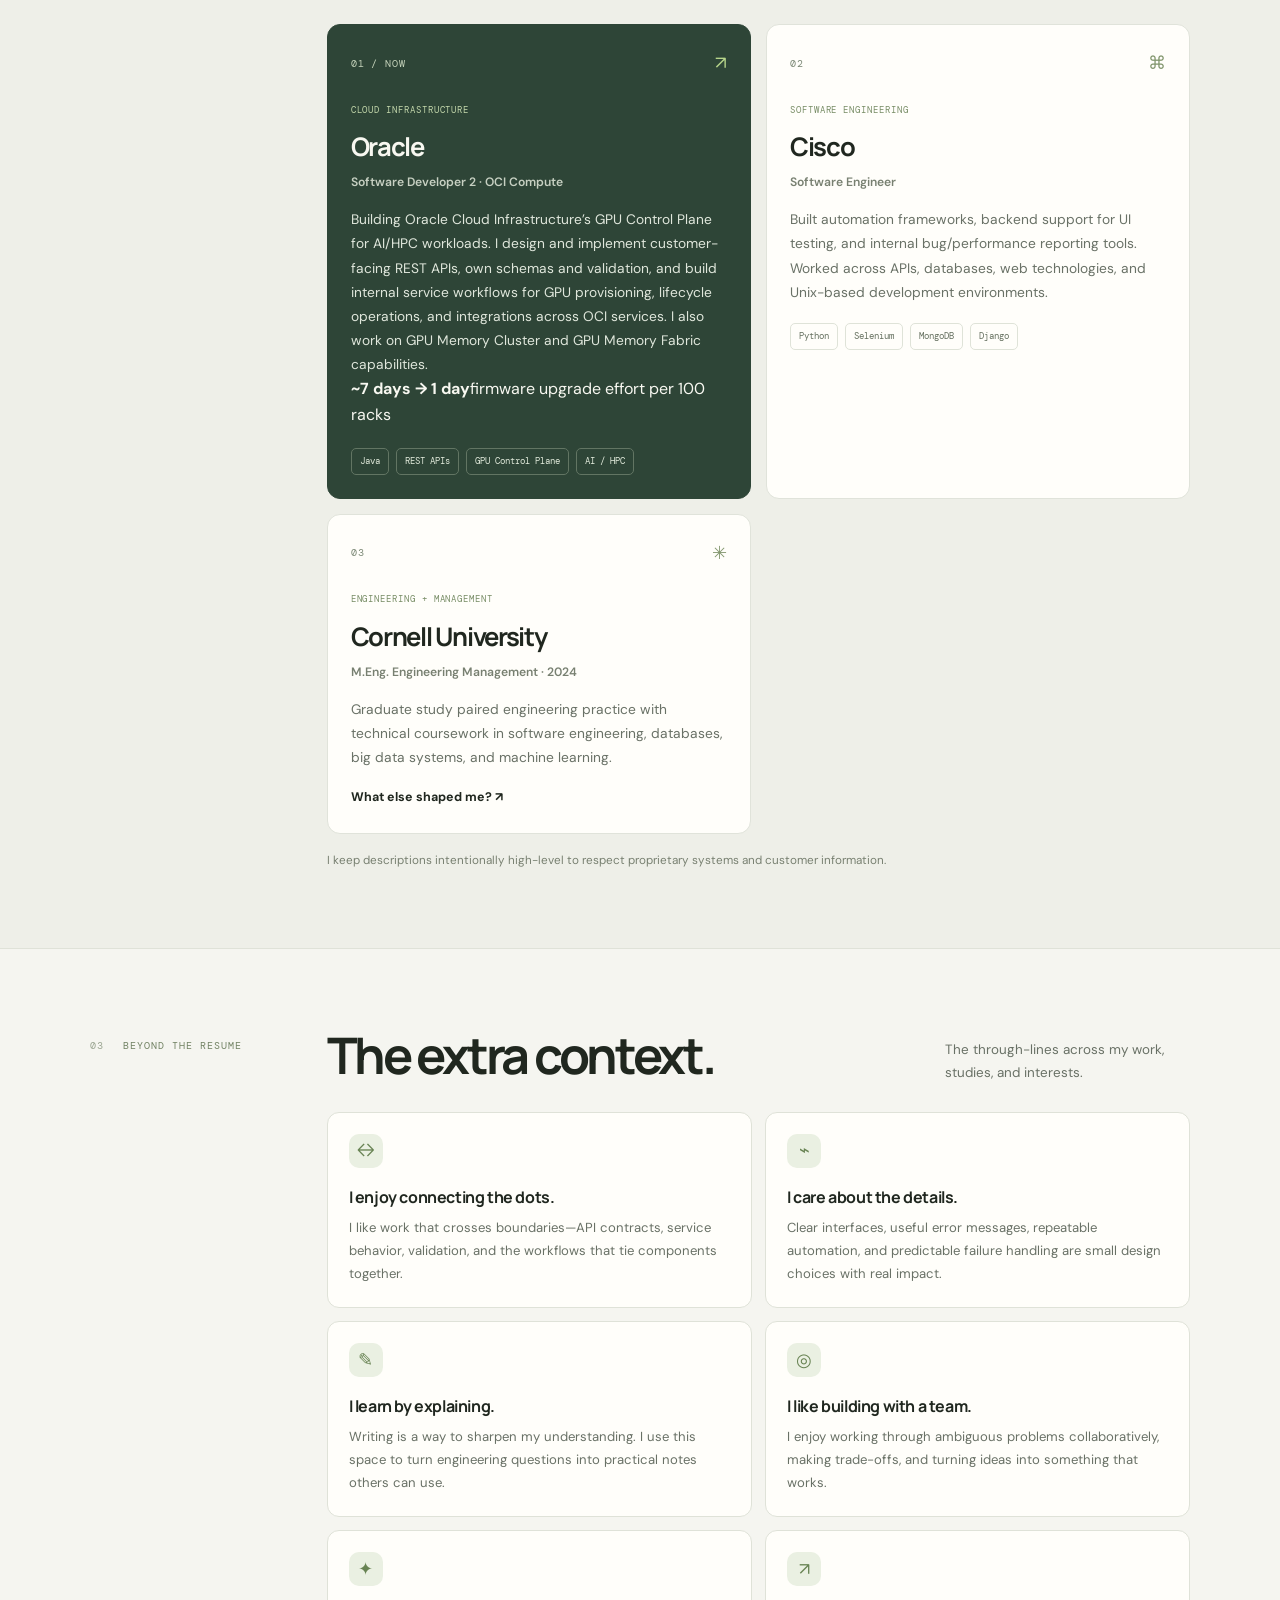
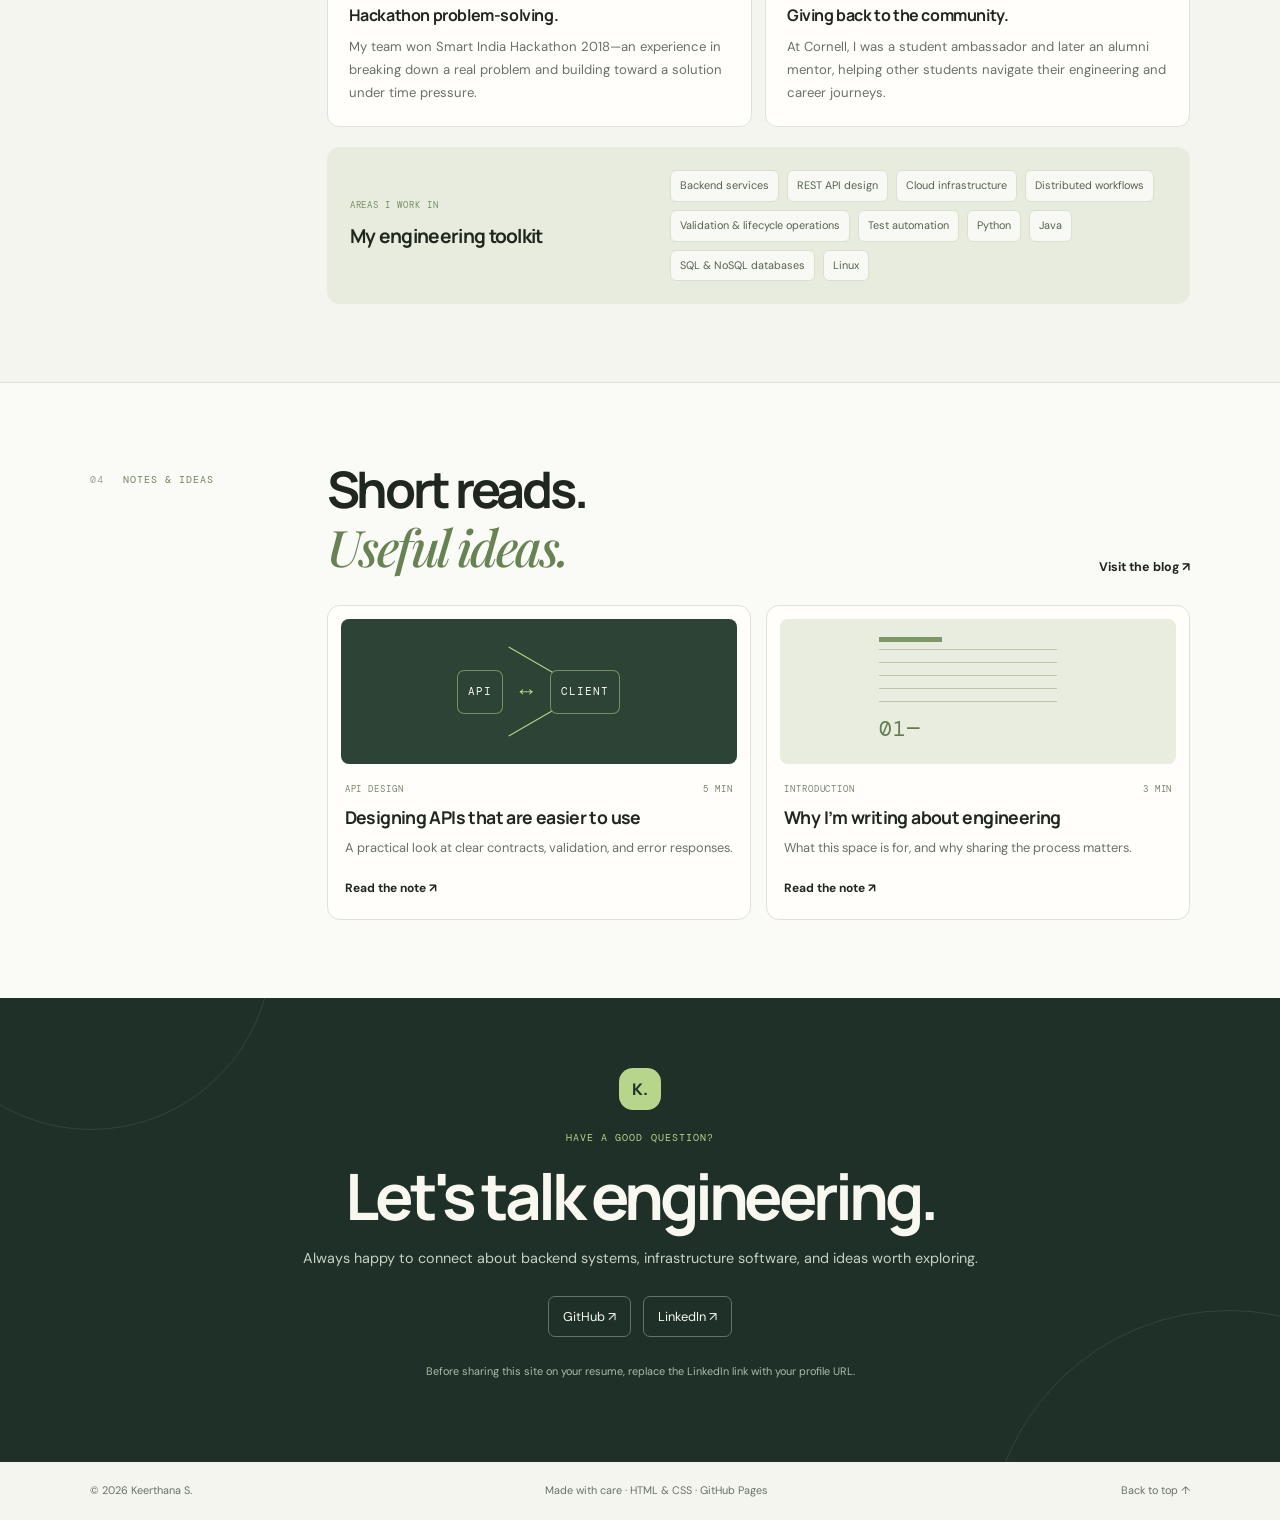
==== commit 6f24f292: "Clarify personal profile cards and achievements" ====
--- a/index.html
+++ b/index.html
@@ -21,7 +21,7 @@
 <section class="proof-strip"><div><strong>01</strong><span>GPU Control Plane development</span></div><div><strong>02</strong><span>Customer APIs + internal workflows</span></div><div><strong>03</strong><span>AI / HPC cloud infrastructure</span></div></section>
 <section class="section" id="about"><div class="section-kicker"><span>01</span> THE SHORT VERSION</div><div class="section-content"><div class="section-title-row"><h2>Engineer by work.<br><em>Curious by nature.</em></h2><p class="section-deck">A few lines about what I do—and what keeps me interested.</p></div><div class="about-grid"><p class="large-copy">I build the control-plane software that lets cloud GPU infrastructure be provisioned, validated, and managed. My work spans API contracts and schemas, service behavior, and the internal workflows that connect infrastructure operations.</p><div class="about-detail"><p>I've grown from software engineering and automation at Cisco to cloud infrastructure development at Oracle. Along the way, I completed a Master of Engineering in Engineering Management at Cornell, with technical coursework spanning software engineering, databases, big data, and machine learning.</p><p>This site is where I can share the context that a resume leaves out: how I think about engineering, what I’m learning, and the ideas I want to explain clearly.</p></div></div></div></section>
 <section class="section work-section" id="work"><div class="section-kicker"><span>02</span> WHERE I'VE BUILT</div><div class="section-content"><div class="section-title-row"><h2>Experience, at a glance.</h2><p class="section-deck">A quick tour of the work behind the titles.</p></div><div class="work-grid"><article class="work-card featured"><div class="card-top"><span class="card-number">01 / NOW</span><span class="card-symbol">↗</span></div><p class="card-type">CLOUD INFRASTRUCTURE</p><h3>Oracle</h3><p class="role">Software Developer 2 · OCI Compute</p><p>Building Oracle Cloud Infrastructure’s GPU Control Plane for AI/HPC workloads. I design and implement customer-facing REST APIs, own schemas and validation, and build internal service workflows for GPU provisioning, lifecycle operations, and integrations across OCI services. I also work on GPU Memory Cluster and GPU Memory Fabric capabilities.</p><div class="impact-line"><strong>~7 days → 1 day</strong><span>firmware upgrade effort per 100 racks</span></div><div class="tags"><span>Java</span><span>REST APIs</span><span>GPU Control Plane</span><span>AI / HPC</span></div></article><article class="work-card"><div class="card-top"><span class="card-number">02</span><span class="card-symbol">⌘</span></div><p class="card-type">SOFTWARE ENGINEERING</p><h3>Cisco</h3><p class="role">Software Engineer</p><p>Built automation frameworks, backend support for UI testing, and internal bug/performance reporting tools. Worked across APIs, databases, web technologies, and Unix-based development environments.</p><div class="tags"><span>Python</span><span>Selenium</span><span>MongoDB</span><span>Django</span></div></article><article class="work-card education-card"><div class="card-top"><span class="card-number">03</span><span class="card-symbol">✳</span></div><p class="card-type">ENGINEERING + MANAGEMENT</p><h3>Cornell University</h3><p class="role">M.Eng. Engineering Management · 2024</p><p>Graduate study paired engineering practice with technical coursework in software engineering, databases, big data systems, and machine learning.</p><a class="inline-link" href="#beyond">What else shaped me? ↗</a></article></div><p class="privacy-note">I keep descriptions intentionally high-level to respect proprietary systems and customer information.</p></div></section>
-<section class="section beyond-section" id="beyond"><div class="section-kicker"><span>03</span> BEYOND THE RESUME</div><div class="section-content"><div class="section-title-row"><h2>The extra context.</h2><p class="section-deck">The through-lines across my work, studies, and interests.</p></div><div class="beyond-grid"><article class="beyond-card"><span class="mini-icon">↔</span><h3>I enjoy connecting the dots.</h3><p>I like work that crosses boundaries—API contracts, service behavior, validation, and the workflows that tie components together.</p></article><article class="beyond-card"><span class="mini-icon">⌁</span><h3>I care about the details.</h3><p>Clear interfaces, useful error messages, repeatable automation, and predictable failure handling are small design choices with real impact.</p></article><article class="beyond-card"><span class="mini-icon">✎</span><h3>I learn by explaining.</h3><p>Writing is a way to sharpen my understanding. I use this space to turn engineering questions into practical notes others can use.</p></article><article class="beyond-card"><span class="mini-icon">◎</span><h3>I like building with a team.</h3><p>I was part of a winning team at Smart India Hackathon 2018. It reinforced how much I enjoy breaking down ambiguous problems, collaborating under time pressure, and turning an idea into a working solution.</p></article><article class="beyond-card"><span class="mini-icon">✦</span><h3>I value sharing what I learn.</h3><p>At Cornell, I took part in the student community as an ambassador and later as an alumni mentor. I enjoy helping others navigate their own engineering and career journeys.</p></article></div><div class="toolbox"><div><p class="card-type">AREAS I WORK IN</p><h3>My engineering toolkit</h3></div><div class="tool-list"><span>Backend services</span><span>REST API design</span><span>Cloud infrastructure</span><span>Distributed workflows</span><span>Validation & lifecycle operations</span><span>Test automation</span><span>Python</span><span>Java</span><span>SQL & NoSQL databases</span><span>Linux</span></div></div></div></section>
+<section class="section beyond-section" id="beyond"><div class="section-kicker"><span>03</span> BEYOND THE RESUME</div><div class="section-content"><div class="section-title-row"><h2>The extra context.</h2><p class="section-deck">The through-lines across my work, studies, and interests.</p></div><div class="beyond-grid"><article class="beyond-card"><span class="mini-icon">↔</span><h3>I enjoy connecting the dots.</h3><p>I like work that crosses boundaries—API contracts, service behavior, validation, and the workflows that tie components together.</p></article><article class="beyond-card"><span class="mini-icon">⌁</span><h3>I care about the details.</h3><p>Clear interfaces, useful error messages, repeatable automation, and predictable failure handling are small design choices with real impact.</p></article><article class="beyond-card"><span class="mini-icon">✎</span><h3>I learn by explaining.</h3><p>Writing is a way to sharpen my understanding. I use this space to turn engineering questions into practical notes others can use.</p></article><article class="beyond-card"><span class="mini-icon">◎</span><h3>I like building with a team.</h3><p>I enjoy working through ambiguous problems collaboratively, making trade-offs, and turning ideas into something that works.</p></article><article class="beyond-card"><span class="mini-icon">✦</span><h3>Hackathon problem-solving.</h3><p>My team won Smart India Hackathon 2018—an experience in breaking down a real problem and building toward a solution under time pressure.</p></article><article class="beyond-card"><span class="mini-icon">↗</span><h3>Giving back to the community.</h3><p>At Cornell, I was a student ambassador and later an alumni mentor, helping other students navigate their engineering and career journeys.</p></article></div><div class="toolbox"><div><p class="card-type">AREAS I WORK IN</p><h3>My engineering toolkit</h3></div><div class="tool-list"><span>Backend services</span><span>REST API design</span><span>Cloud infrastructure</span><span>Distributed workflows</span><span>Validation & lifecycle operations</span><span>Test automation</span><span>Python</span><span>Java</span><span>SQL & NoSQL databases</span><span>Linux</span></div></div></div></section>
 <section class="section writing-section" id="writing"><div class="section-kicker"><span>04</span> NOTES & IDEAS</div><div class="section-content"><div class="section-title-row"><h2>Short reads.<br><em>Useful ideas.</em></h2><a class="inline-link" href="posts/starting-this-blog.html">Visit the blog ↗</a></div><div class="writing-grid"><a class="writing-card" href="posts/designing-useful-apis.html"><div class="writing-visual api-visual"><span>API</span><i>↔</i><span>CLIENT</span></div><div class="writing-meta"><span>API DESIGN</span><span>5 MIN</span></div><h3>Designing APIs that are easier to use</h3><p>A practical look at clear contracts, validation, and error responses.</p><span class="card-read">Read the note ↗</span></a><a class="writing-card" href="posts/starting-this-blog.html"><div class="writing-visual notes-visual"><span class="note-lines"></span><span class="note-mark">01—</span></div><div class="writing-meta"><span>INTRODUCTION</span><span>3 MIN</span></div><h3>Why I’m writing about engineering</h3><p>What this space is for, and why sharing the process matters.</p><span class="card-read">Read the note ↗</span></a></div></div></section>
 <section class="contact" id="contact"><div class="contact-orb">K.</div><p class="eyebrow">HAVE A GOOD QUESTION?</p><h2>Let's talk engineering.</h2><p>Always happy to connect about backend systems, infrastructure software, and ideas worth exploring.</p><div class="contact-links"><a href="https://github.com/Keerthu98" target="_blank" rel="noopener noreferrer">GitHub ↗</a><a href="https://www.linkedin.com/" target="_blank" rel="noopener noreferrer">LinkedIn ↗</a></div><p class="contact-note">Before sharing this site on your resume, replace the LinkedIn link with your profile URL.</p></section>
 </main><footer><span>© <span id="year"></span> Keerthana S.</span><span>Made with care · HTML & CSS · GitHub Pages</span><a href="#top">Back to top ↑</a></footer><script>document.getElementById('year').textContent=new Date().getFullYear();</script>
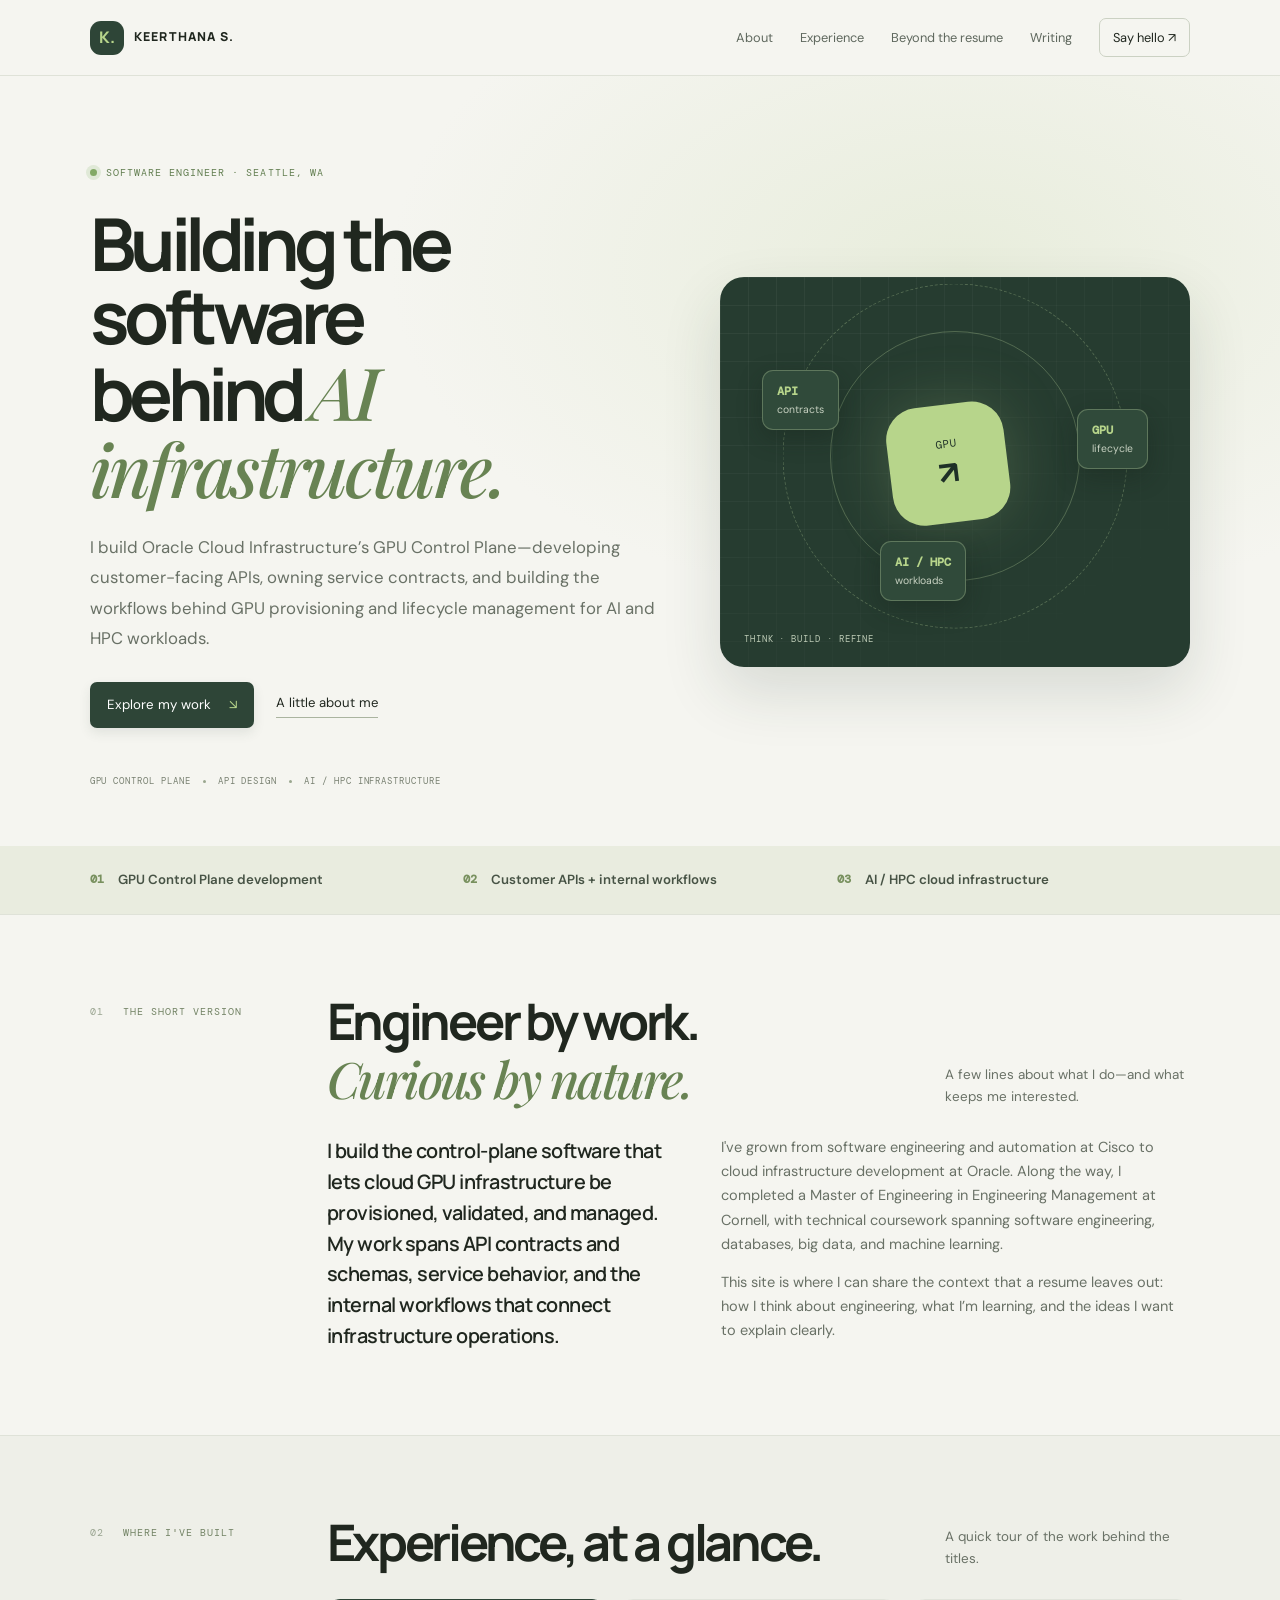
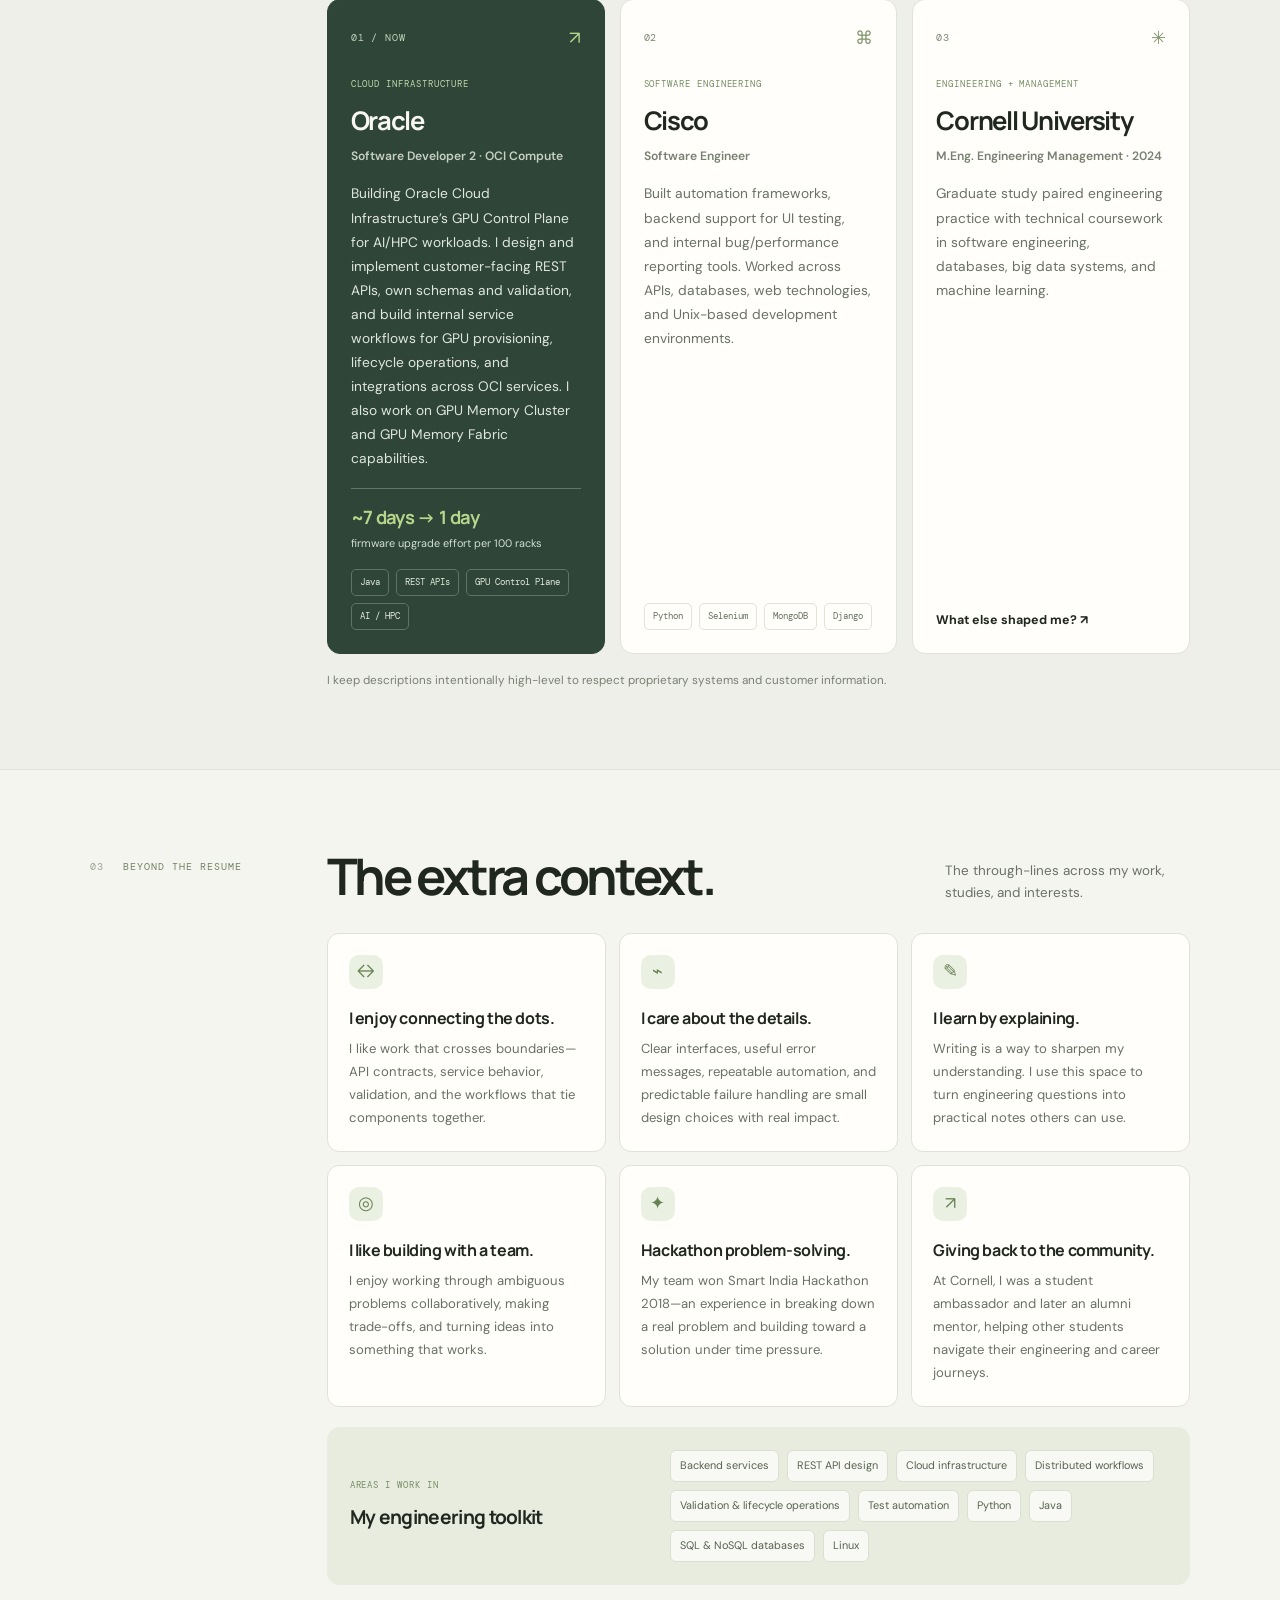
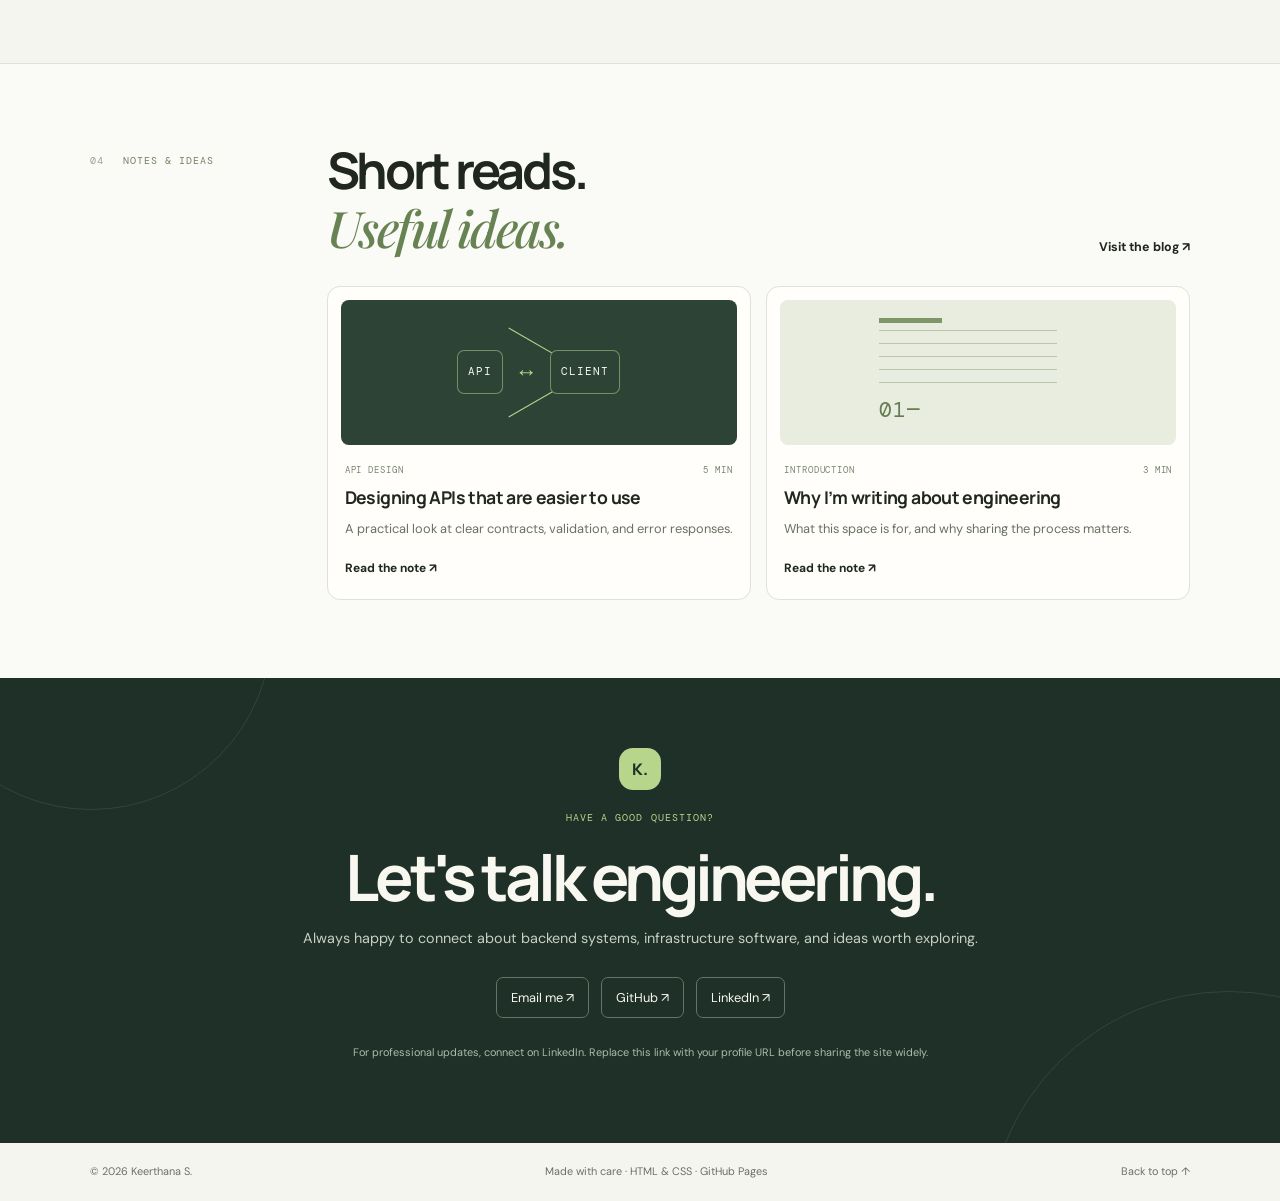
==== commit 9dd42cd8: "Add clickable email contact link" ====
--- a/index.html
+++ b/index.html
@@ -23,6 +23,6 @@
 <section class="section work-section" id="work"><div class="section-kicker"><span>02</span> WHERE I'VE BUILT</div><div class="section-content"><div class="section-title-row"><h2>Experience, at a glance.</h2><p class="section-deck">A quick tour of the work behind the titles.</p></div><div class="work-grid"><article class="work-card featured"><div class="card-top"><span class="card-number">01 / NOW</span><span class="card-symbol">↗</span></div><p class="card-type">CLOUD INFRASTRUCTURE</p><h3>Oracle</h3><p class="role">Software Developer 2 · OCI Compute</p><p>Building Oracle Cloud Infrastructure’s GPU Control Plane for AI/HPC workloads. I design and implement customer-facing REST APIs, own schemas and validation, and build internal service workflows for GPU provisioning, lifecycle operations, and integrations across OCI services. I also work on GPU Memory Cluster and GPU Memory Fabric capabilities.</p><div class="impact-line"><strong>~7 days → 1 day</strong><span>firmware upgrade effort per 100 racks</span></div><div class="tags"><span>Java</span><span>REST APIs</span><span>GPU Control Plane</span><span>AI / HPC</span></div></article><article class="work-card"><div class="card-top"><span class="card-number">02</span><span class="card-symbol">⌘</span></div><p class="card-type">SOFTWARE ENGINEERING</p><h3>Cisco</h3><p class="role">Software Engineer</p><p>Built automation frameworks, backend support for UI testing, and internal bug/performance reporting tools. Worked across APIs, databases, web technologies, and Unix-based development environments.</p><div class="tags"><span>Python</span><span>Selenium</span><span>MongoDB</span><span>Django</span></div></article><article class="work-card education-card"><div class="card-top"><span class="card-number">03</span><span class="card-symbol">✳</span></div><p class="card-type">ENGINEERING + MANAGEMENT</p><h3>Cornell University</h3><p class="role">M.Eng. Engineering Management · 2024</p><p>Graduate study paired engineering practice with technical coursework in software engineering, databases, big data systems, and machine learning.</p><a class="inline-link" href="#beyond">What else shaped me? ↗</a></article></div><p class="privacy-note">I keep descriptions intentionally high-level to respect proprietary systems and customer information.</p></div></section>
 <section class="section beyond-section" id="beyond"><div class="section-kicker"><span>03</span> BEYOND THE RESUME</div><div class="section-content"><div class="section-title-row"><h2>The extra context.</h2><p class="section-deck">The through-lines across my work, studies, and interests.</p></div><div class="beyond-grid"><article class="beyond-card"><span class="mini-icon">↔</span><h3>I enjoy connecting the dots.</h3><p>I like work that crosses boundaries—API contracts, service behavior, validation, and the workflows that tie components together.</p></article><article class="beyond-card"><span class="mini-icon">⌁</span><h3>I care about the details.</h3><p>Clear interfaces, useful error messages, repeatable automation, and predictable failure handling are small design choices with real impact.</p></article><article class="beyond-card"><span class="mini-icon">✎</span><h3>I learn by explaining.</h3><p>Writing is a way to sharpen my understanding. I use this space to turn engineering questions into practical notes others can use.</p></article><article class="beyond-card"><span class="mini-icon">◎</span><h3>I like building with a team.</h3><p>I enjoy working through ambiguous problems collaboratively, making trade-offs, and turning ideas into something that works.</p></article><article class="beyond-card"><span class="mini-icon">✦</span><h3>Hackathon problem-solving.</h3><p>My team won Smart India Hackathon 2018—an experience in breaking down a real problem and building toward a solution under time pressure.</p></article><article class="beyond-card"><span class="mini-icon">↗</span><h3>Giving back to the community.</h3><p>At Cornell, I was a student ambassador and later an alumni mentor, helping other students navigate their engineering and career journeys.</p></article></div><div class="toolbox"><div><p class="card-type">AREAS I WORK IN</p><h3>My engineering toolkit</h3></div><div class="tool-list"><span>Backend services</span><span>REST API design</span><span>Cloud infrastructure</span><span>Distributed workflows</span><span>Validation & lifecycle operations</span><span>Test automation</span><span>Python</span><span>Java</span><span>SQL & NoSQL databases</span><span>Linux</span></div></div></div></section>
 <section class="section writing-section" id="writing"><div class="section-kicker"><span>04</span> NOTES & IDEAS</div><div class="section-content"><div class="section-title-row"><h2>Short reads.<br><em>Useful ideas.</em></h2><a class="inline-link" href="posts/starting-this-blog.html">Visit the blog ↗</a></div><div class="writing-grid"><a class="writing-card" href="posts/designing-useful-apis.html"><div class="writing-visual api-visual"><span>API</span><i>↔</i><span>CLIENT</span></div><div class="writing-meta"><span>API DESIGN</span><span>5 MIN</span></div><h3>Designing APIs that are easier to use</h3><p>A practical look at clear contracts, validation, and error responses.</p><span class="card-read">Read the note ↗</span></a><a class="writing-card" href="posts/starting-this-blog.html"><div class="writing-visual notes-visual"><span class="note-lines"></span><span class="note-mark">01—</span></div><div class="writing-meta"><span>INTRODUCTION</span><span>3 MIN</span></div><h3>Why I’m writing about engineering</h3><p>What this space is for, and why sharing the process matters.</p><span class="card-read">Read the note ↗</span></a></div></div></section>
-<section class="contact" id="contact"><div class="contact-orb">K.</div><p class="eyebrow">HAVE A GOOD QUESTION?</p><h2>Let's talk engineering.</h2><p>Always happy to connect about backend systems, infrastructure software, and ideas worth exploring.</p><div class="contact-links"><a href="https://github.com/Keerthu98" target="_blank" rel="noopener noreferrer">GitHub ↗</a><a href="https://www.linkedin.com/" target="_blank" rel="noopener noreferrer">LinkedIn ↗</a></div><p class="contact-note">Before sharing this site on your resume, replace the LinkedIn link with your profile URL.</p></section>
+<section class="contact" id="contact"><div class="contact-orb">K.</div><p class="eyebrow">HAVE A GOOD QUESTION?</p><h2>Let's talk engineering.</h2><p>Always happy to connect about backend systems, infrastructure software, and ideas worth exploring.</p><div class="contact-links"><a href="mailto:keerthu@myyahoo.com">Email me ↗</a><a href="https://github.com/Keerthu98" target="_blank" rel="noopener noreferrer">GitHub ↗</a><a href="https://www.linkedin.com/" target="_blank" rel="noopener noreferrer">LinkedIn ↗</a></div><p class="contact-note">For professional updates, connect on LinkedIn. Replace this link with your profile URL before sharing the site widely.</p></section>
 </main><footer><span>© <span id="year"></span> Keerthana S.</span><span>Made with care · HTML & CSS · GitHub Pages</span><a href="#top">Back to top ↑</a></footer><script>document.getElementById('year').textContent=new Date().getFullYear();</script>
 </body></html>
--- a/assets/style.css
+++ b/assets/style.css
@@ -8,3 +8,20 @@
 /* Focused, scannable article pages */
 .article{max-width:790px;margin:0 auto;padding:58px 24px 84px}.article .back{font-size:.8rem;color:var(--muted)}.article .back:hover{color:var(--green)}.article .meta{font: .63rem var(--mono);letter-spacing:.1em;color:#718267;margin-top:28px}.article h1{font-family:var(--display);font-size:clamp(2.6rem,6vw,4.2rem);line-height:1.07;letter-spacing:-.07em;margin:16px 0 18px}.article .lede{font-family:var(--serif);font-size:1.3rem;line-height:1.6;color:var(--muted);margin:0 0 28px}.article>p:not(.meta):not(.lede):not(.article-disclaimer){font-size:.94rem;line-height:1.85;color:#535d51}.article h2{font-family:var(--display);font-size:1.55rem;letter-spacing:-.04em;margin:34px 0 16px}.article-callout{padding:20px 22px;background:#e8ecdf;border-left:3px solid #88a56c;border-radius:0 9px 9px 0;margin:28px 0}.article-callout strong{font-family:var(--mono);font-size:.65rem;letter-spacing:.1em;text-transform:uppercase;color:#688353}.article-callout p{margin:7px 0 0;font-size:.9rem;color:#4f5a4c}.article-point{display:grid;grid-template-columns:42px minmax(0,1fr);gap:15px;padding:19px 0;border-top:1px solid var(--line)}.article-point>span{font: .7rem var(--mono);color:#82966d;padding-top:4px}.article-point h3{font-family:var(--display);font-size:1.03rem;margin:0 0 5px;letter-spacing:-.025em}.article-point p{margin:0;color:var(--muted);font-size:.88rem;line-height:1.8}.article-checklist{padding:18px 22px 18px 40px;background:var(--white);border:1px solid var(--line);border-radius:10px}.article-checklist li{padding:5px 0;color:#596354;font-size:.87rem}.article-disclaimer{font-size:.75rem!important;color:#7a8474!important;border-top:1px solid var(--line);padding-top:18px;margin-top:28px}.article-next{display:inline-block;margin-top:15px;padding:11px 15px;border-radius:7px;background:var(--green);color:white;font-size:.8rem}.article-topic-grid{display:grid;grid-template-columns:repeat(2,minmax(0,1fr));gap:9px;margin:20px 0 26px}.article-topic-grid span{padding:12px 14px;background:var(--white);border:1px solid var(--line);border-radius:8px;font-size:.82rem;color:#596354}.article em{color:#688353}.article+footer{border-top:1px solid var(--line)}
 @media(max-width:620px){.article{padding:42px 6% 65px}.article h1{font-size:2.7rem}.article .lede{font-size:1.15rem}.article-topic-grid{grid-template-columns:1fr}.article-point{grid-template-columns:30px minmax(0,1fr);gap:10px}}
+
+/* Layout refinements: balanced cards, readable GPU impact, and safer responsive spacing */
+.hero h1{max-width:760px;font-size:clamp(3rem,5.7vw,5.25rem);overflow-wrap:normal}
+.hero-copy .intro{max-width:600px}
+.work-grid{grid-template-columns:repeat(3,minmax(0,1fr));align-items:stretch}
+.work-card{display:flex;flex-direction:column}
+.work-card>p:not(.card-type):not(.role){flex:1}
+.impact-line{display:flex;flex-direction:column;gap:2px;padding:13px 0 0;margin-top:18px;border-top:1px solid #637563}
+.impact-line strong{font-family:var(--display);font-size:1.15rem;letter-spacing:-.035em;color:var(--accent)}
+.impact-line span{font-size:.68rem;color:#d4dfd0}
+.featured .tags{margin-top:16px}
+.beyond-grid{grid-template-columns:repeat(3,minmax(0,1fr));align-items:stretch}
+.beyond-card{height:100%}
+.section-content{width:100%}
+.site-header nav a:focus-visible,.button:focus-visible,.text-link:focus-visible,.inline-link:focus-visible,.writing-card:focus-visible,.contact-links a:focus-visible{outline:3px solid #87a86a;outline-offset:4px}
+@media(max-width:1050px){.hero{grid-template-columns:minmax(0,1fr) minmax(280px,.8fr);gap:28px}.hero h1{font-size:clamp(3rem,5.5vw,4.5rem)}.work-grid{grid-template-columns:repeat(2,minmax(0,1fr))}.work-card.featured{grid-column:1 / -1}.work-card.featured{display:grid;grid-template-columns:1fr 1.3fr;column-gap:25px;align-content:start}.work-card.featured .card-top,.work-card.featured .card-type,.work-card.featured h3,.work-card.featured .role{grid-column:1}.work-card.featured>p:not(.card-type):not(.role),.work-card.featured .impact-line,.work-card.featured .tags{grid-column:2}.work-card.featured .card-top{grid-row:1}.work-card.featured .card-type{grid-row:2;margin-top:20px}.work-card.featured h3{grid-row:3}.work-card.featured .role{grid-row:4}.work-card.featured>p:not(.card-type):not(.role){grid-row:1 / span 4}.work-card.featured .impact-line{grid-row:5}.work-card.featured .tags{grid-row:6}.beyond-grid{grid-template-columns:repeat(2,minmax(0,1fr))}}
+@media(max-width:700px){.hero{grid-template-columns:1fr}.hero h1{font-size:clamp(3rem,11vw,4.3rem)}.work-grid,.beyond-grid{grid-template-columns:1fr}.work-card.featured{grid-column:auto;display:flex}.work-card.featured .card-top,.work-card.featured .card-type,.work-card.featured h3,.work-card.featured .role,.work-card.featured>p:not(.card-type):not(.role),.work-card.featured .impact-line,.work-card.featured .tags{grid-column:auto;grid-row:auto}.work-card.featured .card-type{margin-top:24px}.work-card.featured>p:not(.card-type):not(.role){flex:initial}.hero-art{max-width:480px;justify-self:center}.section-title-row{align-items:flex-start}}
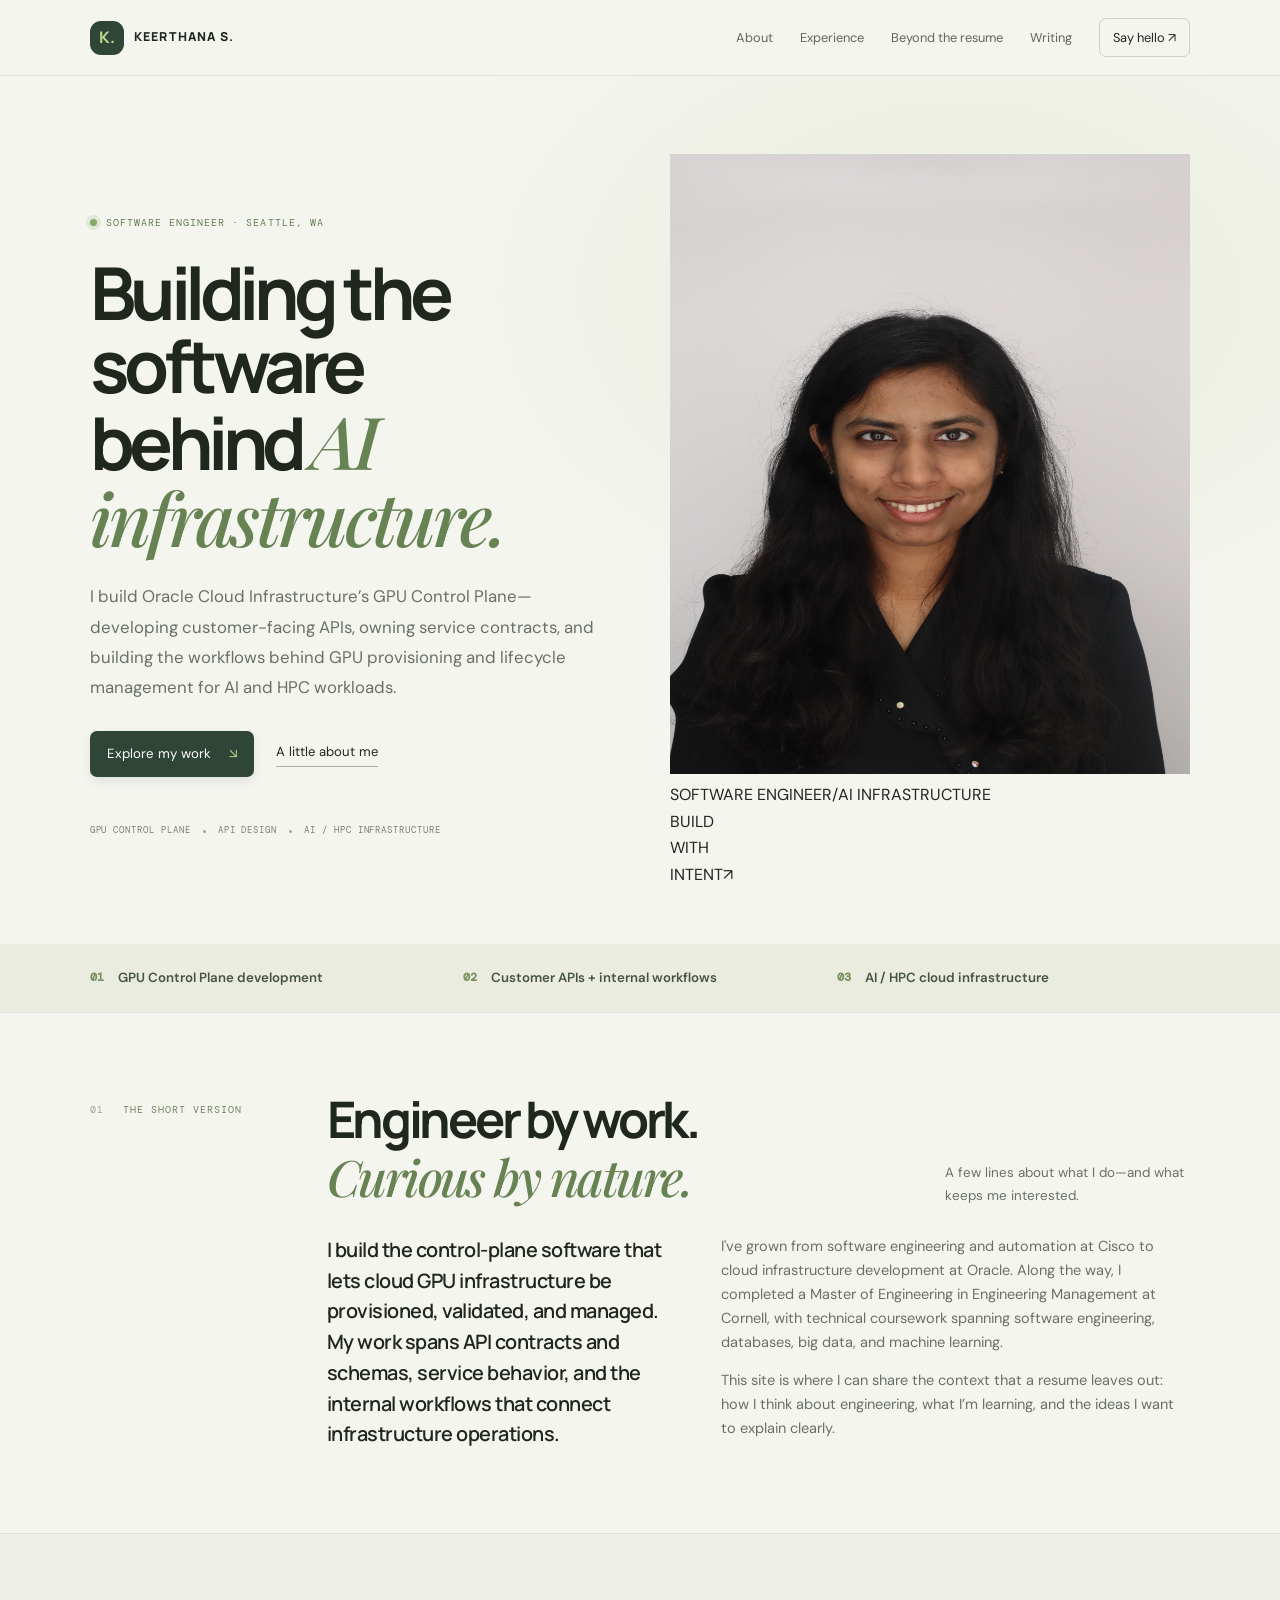
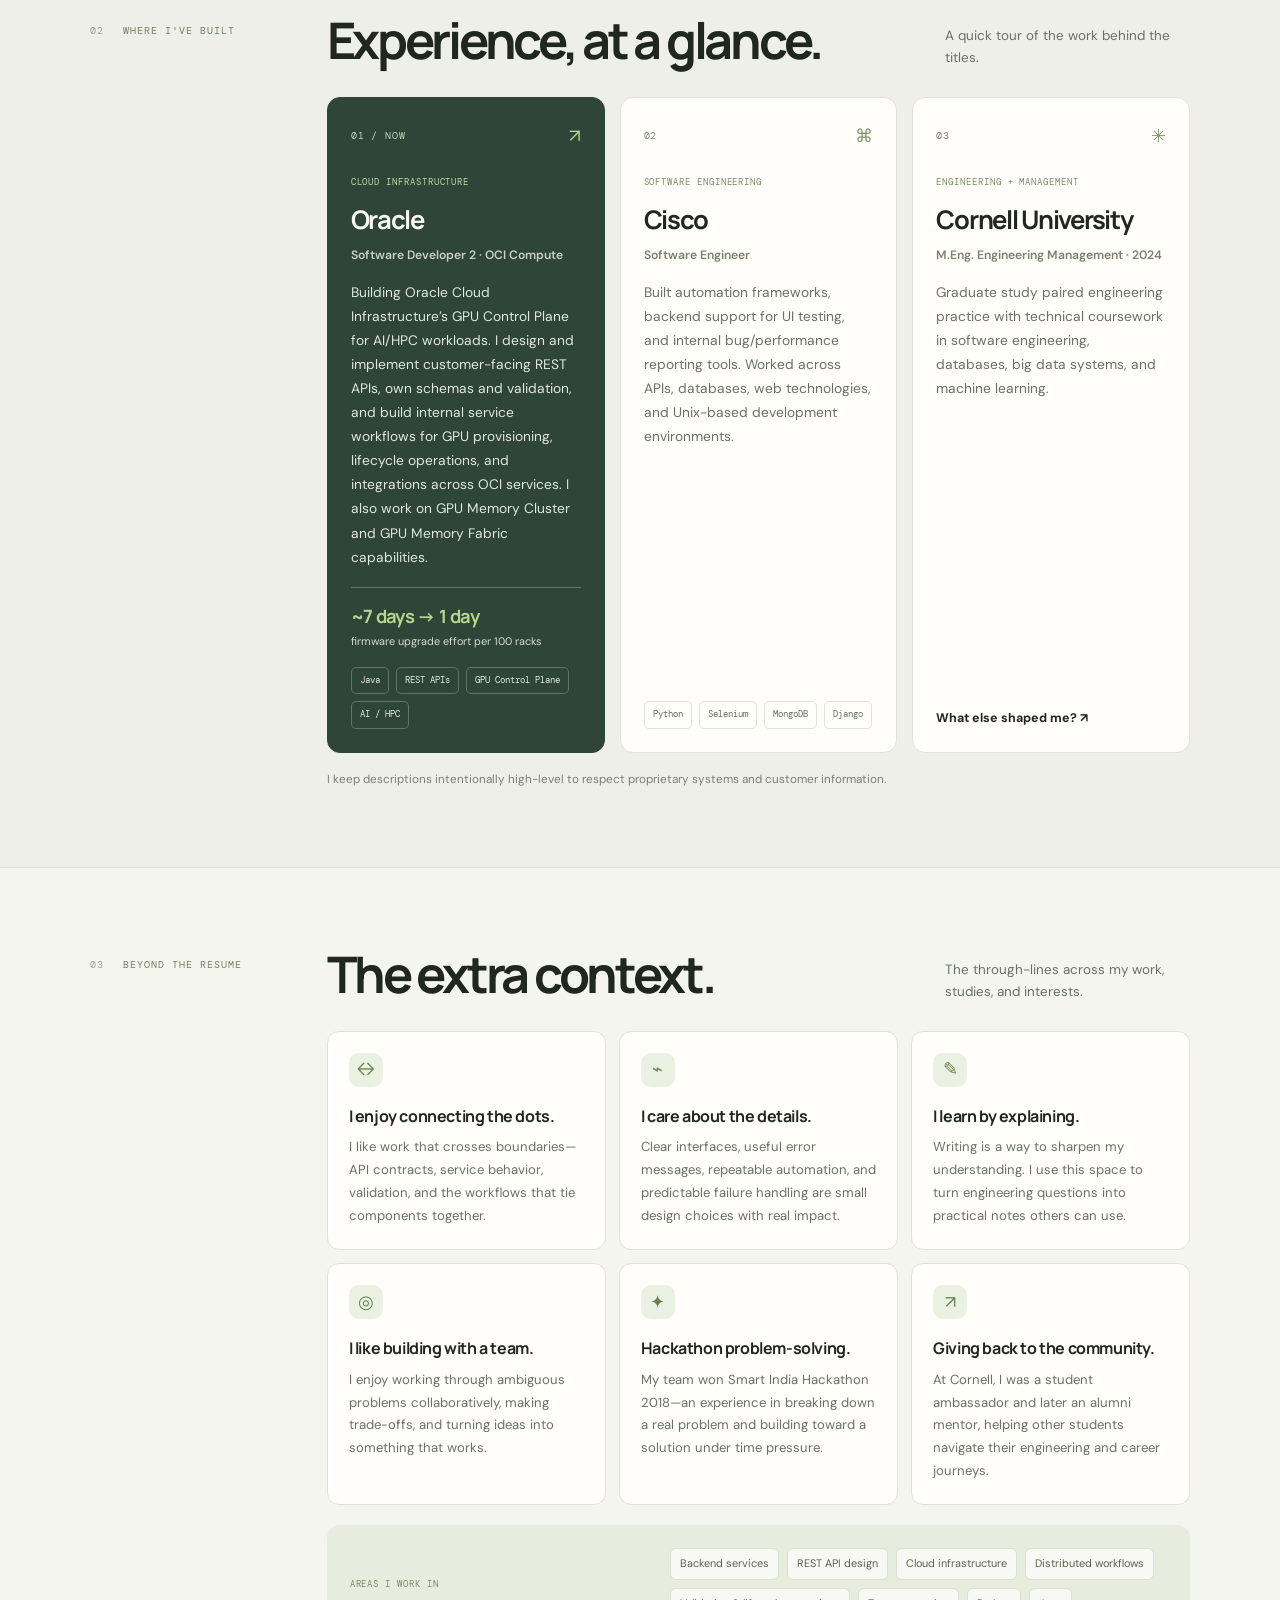
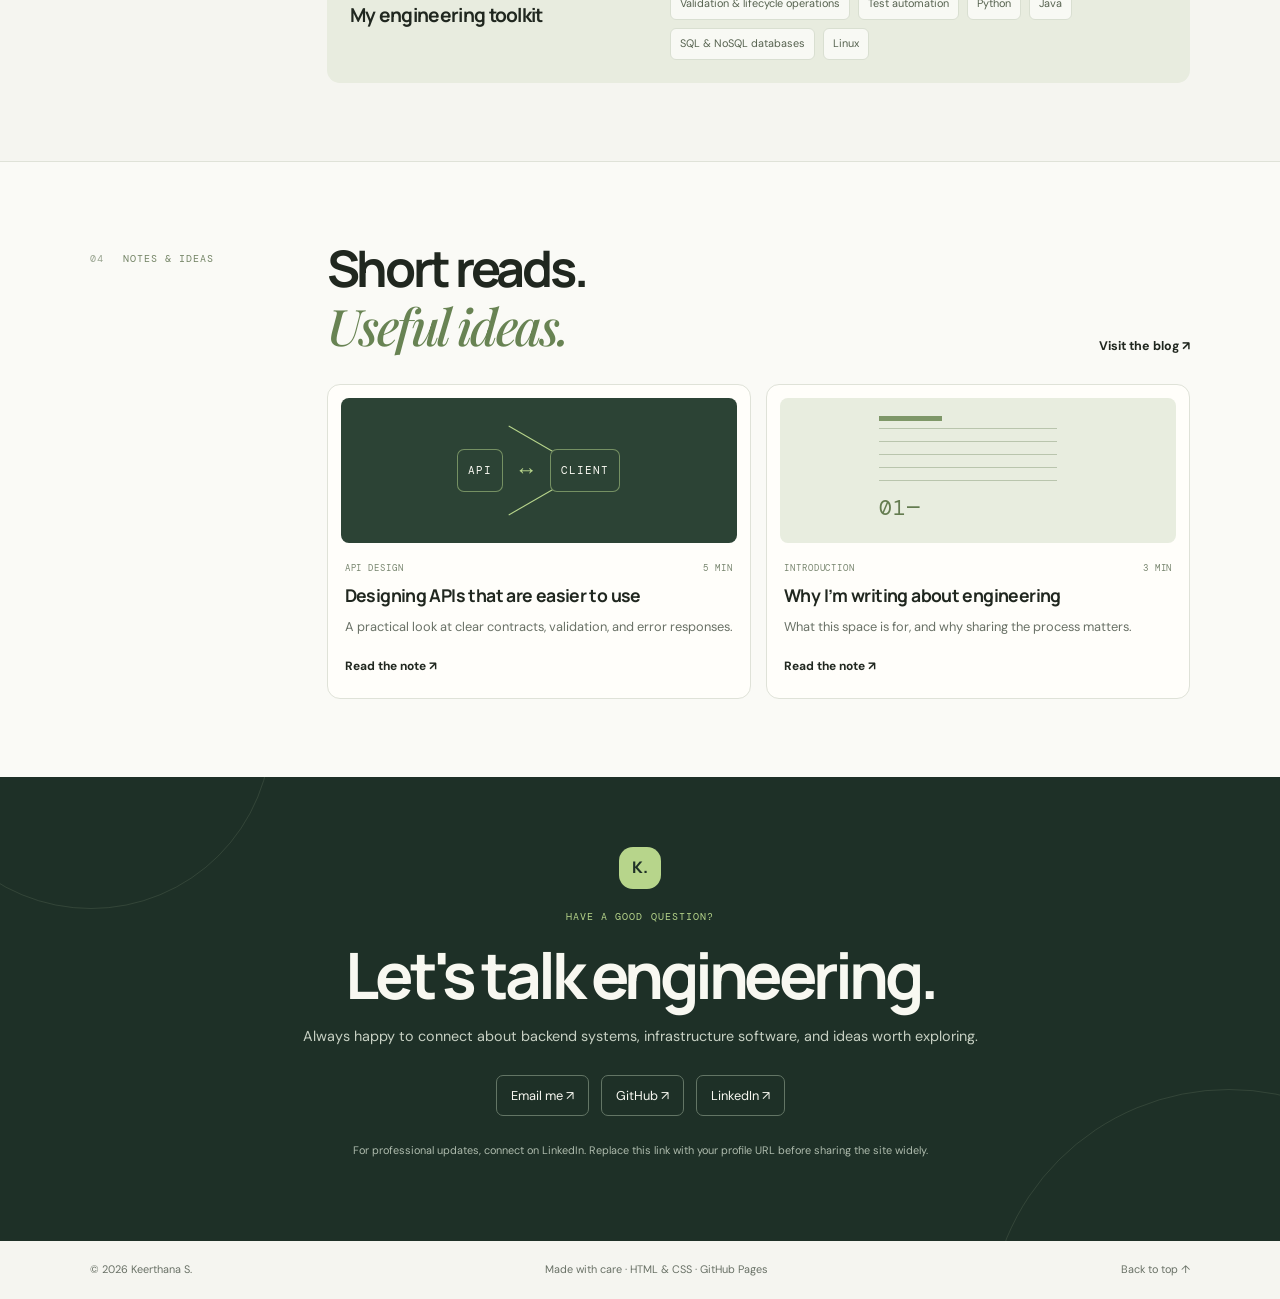
==== commit 408fc6c3: "Add headshot to portfolio hero" ====
--- a/index.html
+++ b/index.html
@@ -16,7 +16,7 @@
 <p class="intro">I build Oracle Cloud Infrastructure’s GPU Control Plane—developing customer-facing APIs, owning service contracts, and building the workflows behind GPU provisioning and lifecycle management for AI and HPC workloads.</p>
 <div class="hero-actions"><a class="button" href="#work">Explore my work <span>↘</span></a><a class="text-link" href="#about">A little about me</a></div>
 <div class="quick-skills"><span>GPU CONTROL PLANE</span><i></i><span>API DESIGN</span><i></i><span>AI / HPC INFRASTRUCTURE</span></div></div>
-<div class="hero-art" aria-label="Decorative abstract illustration of connected systems"><div class="art-grid"></div><div class="orbit orbit-one"></div><div class="orbit orbit-two"></div><div class="core"><span>GPU</span><strong>↗</strong></div><div class="node node-a"><b>API</b><small>contracts</small></div><div class="node node-b"><b>GPU</b><small>lifecycle</small></div><div class="node node-c"><b>AI / HPC</b><small>workloads</small></div><span class="art-caption">THINK · BUILD · REFINE</span></div>
+<div class="hero-photo-wrap"><div class="hero-photo-frame"><img class="profile-photo" src="assets/27_Keerthana_Headshot.jpg" alt="Keerthana S., software engineer" width="520" height="620" fetchpriority="high"><span class="photo-corner photo-corner-one"></span><span class="photo-corner photo-corner-two"></span></div><div class="photo-caption"><span class="photo-status"></span><span>SOFTWARE ENGINEER</span><span class="photo-caption-divider">/</span><span>AI INFRASTRUCTURE</span></div><div class="photo-stamp">BUILD<br>WITH<br>INTENT<span>↗</span></div></div>
 </section>
 <section class="proof-strip"><div><strong>01</strong><span>GPU Control Plane development</span></div><div><strong>02</strong><span>Customer APIs + internal workflows</span></div><div><strong>03</strong><span>AI / HPC cloud infrastructure</span></div></section>
 <section class="section" id="about"><div class="section-kicker"><span>01</span> THE SHORT VERSION</div><div class="section-content"><div class="section-title-row"><h2>Engineer by work.<br><em>Curious by nature.</em></h2><p class="section-deck">A few lines about what I do—and what keeps me interested.</p></div><div class="about-grid"><p class="large-copy">I build the control-plane software that lets cloud GPU infrastructure be provisioned, validated, and managed. My work spans API contracts and schemas, service behavior, and the internal workflows that connect infrastructure operations.</p><div class="about-detail"><p>I've grown from software engineering and automation at Cisco to cloud infrastructure development at Oracle. Along the way, I completed a Master of Engineering in Engineering Management at Cornell, with technical coursework spanning software engineering, databases, big data, and machine learning.</p><p>This site is where I can share the context that a resume leaves out: how I think about engineering, what I’m learning, and the ideas I want to explain clearly.</p></div></div></div></section>
